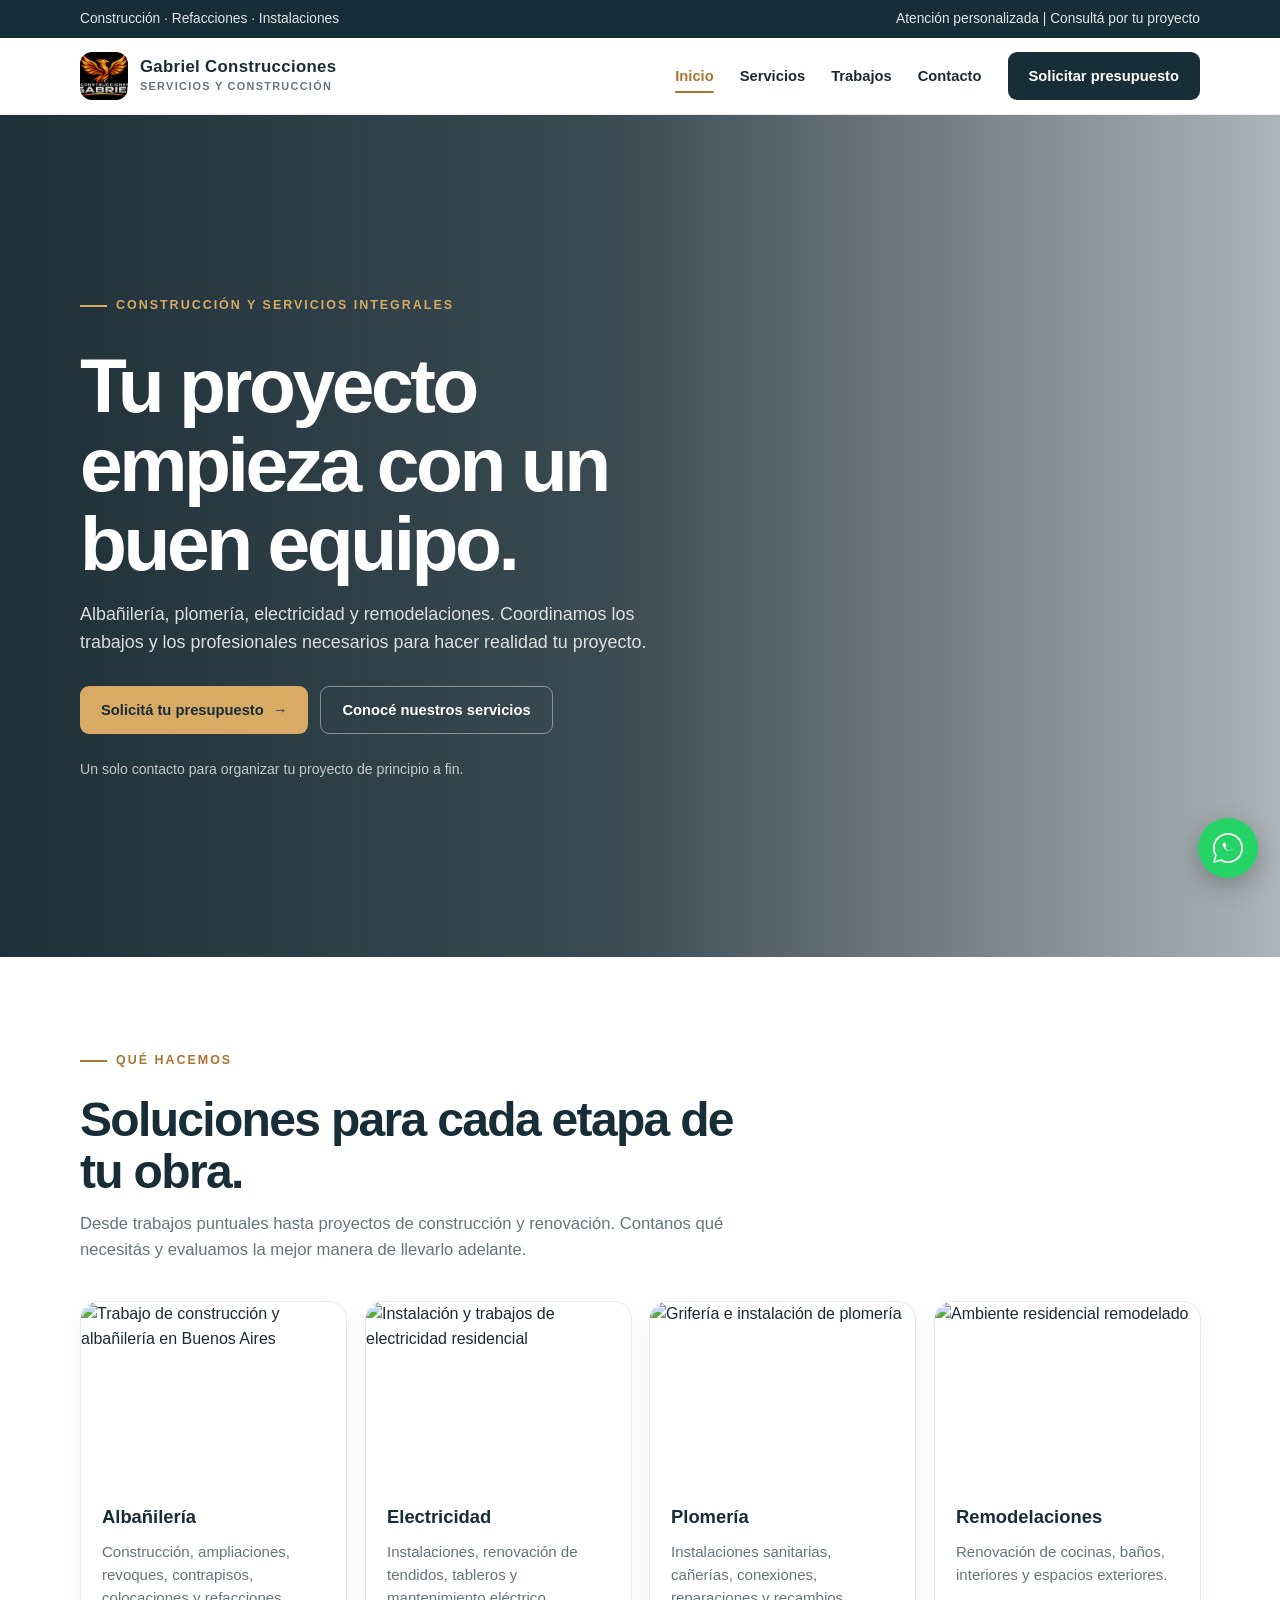
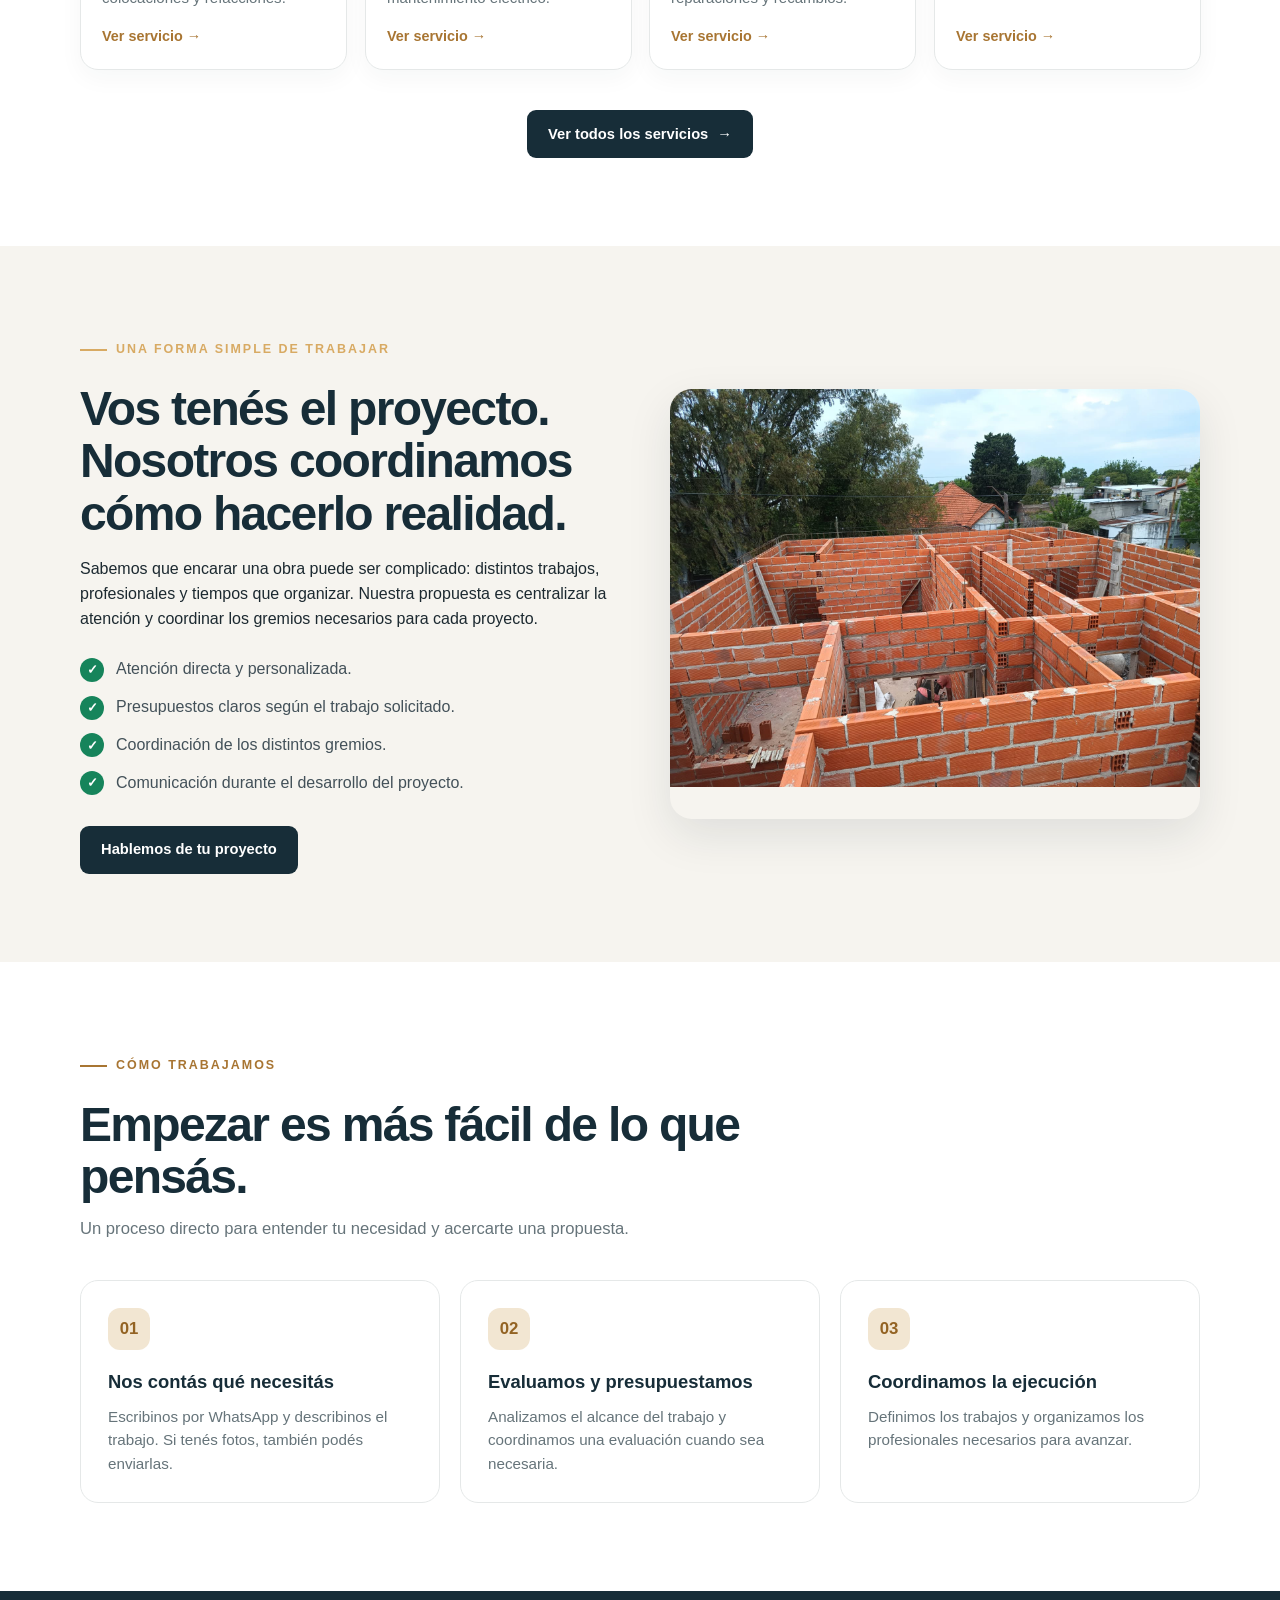
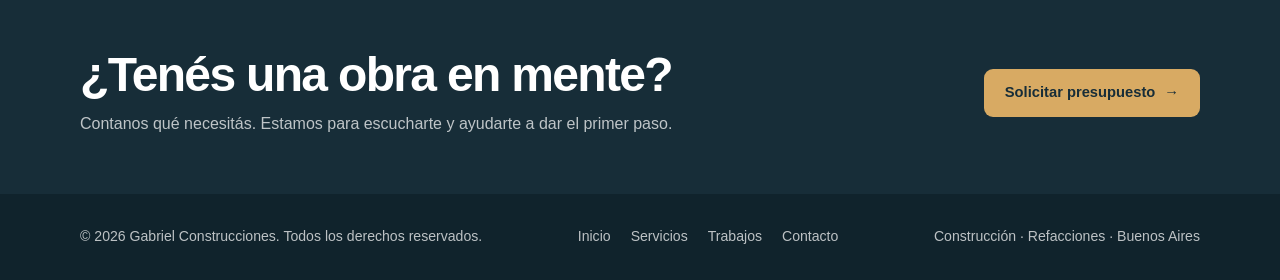
==== index.html @ 3e6b3d1d "Add files via upload" ====
<!DOCTYPE html>
<html lang="es">

<head>
  <meta charset="UTF-8">
  <meta name="viewport" content="width=device-width, initial-scale=1.0">
  <title>Gabriel Construcciones | Empresa de Construcción en Buenos Aires</title>
  <meta name="description"
    content="Gabriel Construcciones: albañilería, plomería, electricidad y remodelaciones en Buenos Aires. Presupuesto sin cargo. Contactanos por WhatsApp al +54 9 11 3608-3260.">
  <meta name="theme-color" content="#172d38">
  <link rel="canonical" href="https://gabrielconstrucciones.com.ar/">

  <!-- Open Graph -->
  <meta property="og:title" content="Gabriel Construcciones | Empresa de Construcción en Buenos Aires">
  <meta property="og:description"
    content="Albañilería, plomería, electricidad y remodelaciones en Buenos Aires. Presupuesto sin cargo. Coordinamos tu obra de principio a fin.">
  <meta property="og:type" content="website">
  <meta property="og:url" content="https://gabrielconstrucciones.com.ar/">
  <meta property="og:image"
    content="https://images.unsplash.com/photo-1600607687939-ce8a6c25118c?auto=format&fit=crop&w=1200&q=85">
  <meta property="og:locale" content="es_AR">
  <meta property="og:site_name" content="Gabriel Construcciones">

  <!-- Schema.org JSON-LD LocalBusiness -->
  <script type="application/ld+json">
  {
    "@context": "https://schema.org",
    "@type": "LocalBusiness",
    "name": "Gabriel Construcciones",
    "description": "Empresa de construcción, albañilería, plomería, electricidad y remodelaciones en Buenos Aires, Argentina.",
    "url": "https://gabrielconstrucciones.com.ar",
    "telephone": "+5491136083260",
    "address": {
      "@type": "PostalAddress",
      "addressLocality": "Buenos Aires",
      "addressRegion": "Buenos Aires",
      "addressCountry": "AR"
    },
    "areaServed": "Buenos Aires",
    "openingHours": "Mo-Sa 08:00-20:00",
    "priceRange": "$$",
    "sameAs": [
      "https://wa.me/5491136083260"
    ]
  }
  </script>

  <!-- CSS: styles.css (común) + inicio.css (específico) -->
  <link rel="stylesheet" href="css/styles.css">
  <link rel="stylesheet" href="css/inicio.css">
</head>

<body>

  <!-- TOPBAR FIJA -->
  <div class="topbar">
    <div class="topbar-inner">
      <span>Construcción · Refacciones · Instalaciones</span>
      <span class="topbar-right-info">Atención personalizada | Consultá por tu proyecto</span>
    </div>
  </div>

  <!-- HEADER / NAVBAR FIJA -->
  <header>
    <div class="container nav">
      <a class="brand" href="index.html" aria-label="Gabriel Construcciones – Inicio">
        <span class="brand-mark"><img src="img/New-logo.jpeg" alt="Logo Gabriel Construcciones"></span>
        <span class="brand-text">
          <span class="brand-title">Gabriel Construcciones</span>
          <span class="brand-subtitle">Servicios y construcción</span>
        </span>
      </a>
      <nav class="nav-links" aria-label="Navegación principal">
        <a href="index.html" class="active" aria-current="page">Inicio</a>
        <a href="servicios.html">Servicios</a>
        <a href="trabajos.html">Trabajos</a>
        <a href="contacto.html">Contacto</a>
        <a class="btn btn-dark whatsapp-link" href="#">Solicitar presupuesto</a>
      </nav>
    </div>
  </header>

  <main>

    <!-- ══ 1. HERO ══ -->
    <section class="hero" id="inicio">
      <div class="container">
        <div class="hero-content">
          <span class="eyebrow">Construcción y servicios integrales</span>
          <h1>Tu proyecto empieza con un buen equipo.</h1>
          <p>Albañilería, plomería, electricidad y remodelaciones. Coordinamos los trabajos y los profesionales
            necesarios para hacer realidad tu proyecto.</p>
          <div class="hero-actions">
            <a class="btn whatsapp-link" href="#">Solicitá tu presupuesto <span>→</span></a>
            <a class="btn btn-outline" href="servicios.html">Conocé nuestros servicios</a>
          </div>
          <div class="hero-note">Un solo contacto para organizar tu proyecto de principio a fin.</div>
        </div>
      </div>
    </section>

    <!-- ══ 2. SERVICIOS DESTACADOS ══ -->
    <section id="servicios">
      <div class="container">
        <div class="section-heading">
          <span class="eyebrow">Qué hacemos</span>
          <h2>Soluciones para cada etapa de tu obra.</h2>
          <p>Desde trabajos puntuales hasta proyectos de construcción y renovación. Contanos qué necesitás y evaluamos
            la mejor manera de llevarlo adelante.</p>
        </div>
        <div class="services">
          <article class="service-card">
            <img src="https://images.unsplash.com/photo-1504307651254-35680f356dfd?auto=format&fit=crop&w=800&q=80"
              alt="Trabajo de construcción y albañilería en Buenos Aires" loading="lazy">
            <div class="service-body">
              <h3>Albañilería</h3>
              <p>Construcción, ampliaciones, revoques, contrapisos, colocaciones y refacciones.</p>
              <a class="service-link" href="servicios.html#albanileria">Ver servicio →</a>
            </div>
          </article>
          <article class="service-card">
            <img src="https://images.unsplash.com/photo-1621905251189-08b45d6a269e?auto=format&fit=crop&w=800&q=80"
              alt="Instalación y trabajos de electricidad residencial" loading="lazy">
            <div class="service-body">
              <h3>Electricidad</h3>
              <p>Instalaciones, renovación de tendidos, tableros y mantenimiento eléctrico.</p>
              <a class="service-link" href="servicios.html#electricidad">Ver servicio →</a>
            </div>
          </article>
          <article class="service-card">
            <img src="https://images.unsplash.com/photo-1607472586893-edb57bdc0e39?auto=format&fit=crop&w=800&q=80"
              alt="Grifería e instalación de plomería" loading="lazy">
            <div class="service-body">
              <h3>Plomería</h3>
              <p>Instalaciones sanitarias, cañerías, conexiones, reparaciones y recambios.</p>
              <a class="service-link" href="servicios.html#plomeria">Ver servicio →</a>
            </div>
          </article>
          <article class="service-card">
            <img src="https://images.unsplash.com/photo-1600607687920-4e2a09cf159d?auto=format&fit=crop&w=800&q=80"
              alt="Ambiente residencial remodelado" loading="lazy">
            <div class="service-body">
              <h3>Remodelaciones</h3>
              <p>Renovación de cocinas, baños, interiores y espacios exteriores.</p>
              <a class="service-link" href="servicios.html#remodelaciones">Ver servicio →</a>
            </div>
          </article>
        </div>
        <div class="services-cta">
          <a class="btn btn-dark" href="servicios.html">Ver todos los servicios <span>→</span></a>
        </div>
      </div>
    </section>

    <!-- ══ 3. CÓMO TRABAJAMOS ══ -->
    <section class="section-soft" id="como-trabajamos">
      <div class="container split">
        <div>
          <span class="eyebrow">Una forma simple de trabajar</span>
          <h2>Vos tenés el proyecto. Nosotros coordinamos cómo hacerlo realidad.</h2>
          <p>Sabemos que encarar una obra puede ser complicado: distintos trabajos, profesionales y tiempos que
            organizar. Nuestra propuesta es centralizar la atención y coordinar los gremios necesarios para cada
            proyecto.</p>
          <ul class="check-list">
            <li>Atención directa y personalizada.</li>
            <li>Presupuestos claros según el trabajo solicitado.</li>
            <li>Coordinación de los distintos gremios.</li>
            <li>Comunicación durante el desarrollo del proyecto.</li>
          </ul>
          <a class="btn btn-dark whatsapp-link" href="#">Hablemos de tu proyecto</a>
        </div>
        <div class="split-image">
          <!-- REEMPLAZAR 'img/TU_FOTO.jpg' por la ruta de tu foto -->
          <img src="img/principal.jpeg" alt="Proyecto de arquitectura y construcción en marcha" loading="lazy">
        </div>
      </div>
    </section>

    <!-- ══ 4. PASOS / PROCESO ══ -->
    <section>
      <div class="container">
        <div class="section-heading">
          <span class="eyebrow">Cómo trabajamos</span>
          <h2>Empezar es más fácil de lo que pensás.</h2>
          <p>Un proceso directo para entender tu necesidad y acercarte una propuesta.</p>
        </div>
        <div class="steps">
          <article class="step">
            <span class="step-number">01</span>
            <h3>Nos contás qué necesitás</h3>
            <p>Escribinos por WhatsApp y describinos el trabajo. Si tenés fotos, también podés enviarlas.</p>
          </article>
          <article class="step">
            <span class="step-number">02</span>
            <h3>Evaluamos y presupuestamos</h3>
            <p>Analizamos el alcance del trabajo y coordinamos una evaluación cuando sea necesaria.</p>
          </article>
          <article class="step">
            <span class="step-number">03</span>
            <h3>Coordinamos la ejecución</h3>
            <p>Definimos los trabajos y organizamos los profesionales necesarios para avanzar.</p>
          </article>
        </div>
      </div>
    </section>

    <!-- ══ 5. CTA BAND ══ -->
    <section class="cta-band">
      <div class="container cta-inner">
        <div>
          <h2>¿Tenés una obra en mente?</h2>
          <p>Contanos qué necesitás. Estamos para escucharte y ayudarte a dar el primer paso.</p>
        </div>
        <a class="btn whatsapp-link" href="#">Solicitar presupuesto <span>→</span></a>
      </div>
    </section>

  </main>

  <!-- FOOTER -->
  <footer>
    <div class="container footer-inner">
      <span>© <span id="year"></span> Gabriel Construcciones. Todos los derechos reservados.</span>
      <div class="footer-links">
        <a href="index.html">Inicio</a>
        <a href="servicios.html">Servicios</a>
        <a href="trabajos.html">Trabajos</a>
        <a href="contacto.html">Contacto</a>
      </div>
      <span>Construcción · Refacciones · Buenos Aires</span>
    </div>
  </footer>

  <!-- WHATSAPP FLOTANTE con logo oficial SVG -->
  <a class="whatsapp-float whatsapp-link" href="#" aria-label="Contactar a Gabriel Construcciones por WhatsApp"
    title="Escribinos por WhatsApp">
    <svg viewBox="0 0 48 48" fill="none" xmlns="http://www.w3.org/2000/svg">
      <path
        d="M24 4C12.954 4 4 12.954 4 24c0 3.69.997 7.14 2.734 10.1L4 44l10.17-2.676A19.9 19.9 0 0 0 24 44c11.046 0 20-8.954 20-20S35.046 4 24 4z"
        fill="#ffffff" />
      <path
        d="M24 6.4C14.274 6.4 6.4 14.274 6.4 24c0 3.448.955 6.676 2.616 9.432L6.8 41.2l7.98-2.158A17.55 17.55 0 0 0 24 41.6c9.726 0 17.6-7.874 17.6-17.6S33.726 6.4 24 6.4z"
        fill="#25d366" />
      <path
        d="M31.6 27.44c-.394-.197-2.33-1.149-2.692-1.28-.362-.131-.625-.197-.888.197-.263.394-1.02 1.28-1.25 1.543-.23.263-.46.296-.854.099-.394-.197-1.663-.613-3.167-1.954-1.17-1.044-1.96-2.332-2.19-2.726-.23-.394-.025-.607.172-.803.177-.176.394-.46.591-.69.197-.23.263-.394.394-.657.131-.263.066-.493-.033-.69-.099-.197-.888-2.14-1.217-2.929-.32-.77-.645-.665-.888-.677-.23-.011-.493-.014-.756-.014s-.69.099-.952.493c-.263.394-1.02 1.015-1.02 2.46s1.054 2.858 1.2 3.055c.148.197 2.051 3.133 4.972 4.395.695.3 1.237.479 1.66.614.697.222 1.332.19 1.834.115.559-.084 1.723-.704 1.967-1.384.243-.68.243-1.264.17-1.384-.07-.12-.333-.197-.727-.394z"
        fill="#ffffff" />
    </svg>
  </a>

  <!-- JS DINÁMICO (Animaciones al hacer scroll y funcionalidades) -->
  <script src="js/main.js"></script>
</body>

</html>
---- css/styles.css ----
/* ============================================================
   Gabriel Construcciones – Hoja de estilos principal
   styles.css  |  Base compartida: variables, layout, navbar,
                 footer, botones y utilidades.
   ============================================================ */

/* ── VARIABLES ─────────────────────────────────────────────── */
:root {
  --navy:          #172d38;
  --navy-2:        #203d49;
  --gold:          #d8aa63;
  --gold-dark:     #a87532;
  --cream:         #f6f4ef;
  --paper:         #ffffff;
  --ink:           #1c2930;
  --muted:         #66747a;
  --green:         #16845b;
  --wa-green:      #25d366;
  --line:          #e5e8e8;
  --radius:        18px;
  --shadow:        0 16px 45px rgba(20, 39, 48, .10);
  --topbar-height: 38px;
  --navbar-height: 76px;
}

/* ── RESET & BASE ───────────────────────────────────────────── */
*, *::before, *::after { box-sizing: border-box; }
html { scroll-behavior: smooth; }
body {
  margin: 0;
  padding-top: calc(var(--topbar-height) + var(--navbar-height));
  color: var(--ink);
  background: var(--paper);
  font-family: Arial, Helvetica, sans-serif;
  line-height: 1.55;
  -webkit-font-smoothing: antialiased;
}
a { color: inherit; text-decoration: none; }
img { max-width: 100%; display: block; }
ul, ol { padding: 0; margin: 0; list-style: none; }

/* ── CONTENEDOR ─────────────────────────────────────────────── */
.container {
  width: min(1120px, calc(100% - 40px));
  margin: 0 auto;
}

/* ── TOPBAR FIJA ────────────────────────────────────────────── */
.topbar {
  position: fixed;
  top: 0;
  left: 0;
  right: 0;
  z-index: 40;
  background: var(--navy);
  color: #fff;
  font-size: .86rem;
  min-height: var(--topbar-height);
  display: flex;
  align-items: center;
}
.topbar-inner {
  width: min(1120px, calc(100% - 40px));
  margin: 0 auto;
  min-height: var(--topbar-height);
  display: flex;
  justify-content: space-between;
  align-items: center;
  gap: 16px;
}
.topbar span { opacity: .88; }
.topbar-right-info { opacity: .88; }

/* ── HEADER / NAVBAR FIJA ───────────────────────────────────── */
header {
  position: fixed;
  top: var(--topbar-height);
  left: 0;
  right: 0;
  z-index: 39;
  background: rgba(255, 255, 255, .97);
  border-bottom: 1px solid rgba(20, 39, 48, .08);
  backdrop-filter: blur(12px);
  -webkit-backdrop-filter: blur(12px);
}
.nav {
  min-height: var(--navbar-height);
  display: flex;
  justify-content: space-between;
  align-items: center;
  gap: 24px;
}

/* ── MARCA / LOGO ───────────────────────────────────────────── */
.brand {
  display: flex;
  align-items: center;
  gap: 12px;
  font-weight: 800;
  letter-spacing: .02em;
  color: var(--navy);
  text-decoration: none;
}
.brand:hover { color: var(--navy); }
.brand-mark {
  flex-shrink: 0;
  width: 48px;
  height: 48px;
  display: flex;
  align-items: center;
  justify-content: center;
  border-radius: 12px;
  overflow: hidden;
  background: transparent;
}
.brand-mark img {
  width: 100%;
  height: 100%;
  object-fit: cover;
  display: block;
}
.brand-text {
  display: flex;
  flex-direction: column;
}
.brand-title {
  display: block;
  font-size: 1.05rem;
  font-weight: 800;
  line-height: 1.15;
  color: var(--navy);
}
.brand-subtitle {
  display: block;
  color: var(--muted);
  font-size: .68rem;
  font-weight: 600;
  letter-spacing: .12em;
  text-transform: uppercase;
  margin-top: 2px;
}

/* ── NAVEGACIÓN ─────────────────────────────────────────────── */
.nav-links {
  display: flex;
  align-items: center;
  gap: 26px;
  font-size: .92rem;
  font-weight: 700;
}
.nav-links a:not(.btn) {
  color: var(--ink);
  transition: color .18s ease;
  position: relative;
  padding: 6px 0;
}
.nav-links a:not(.btn):hover,
.nav-links a:not(.btn).active,
.nav-links a:not(.btn)[aria-current="page"] {
  color: var(--gold-dark);
}
.nav-links a:not(.btn).active::after,
.nav-links a:not(.btn)[aria-current="page"]::after {
  content: "";
  position: absolute;
  left: 0;
  right: 0;
  bottom: 0;
  height: 2px;
  background: var(--gold-dark);
  border-radius: 2px;
}

/* ── BOTONES ────────────────────────────────────────────────── */
.btn {
  display: inline-flex;
  justify-content: center;
  align-items: center;
  gap: 9px;
  min-height: 48px;
  padding: 0 21px;
  border: 0;
  border-radius: 9px;
  background: var(--gold);
  color: var(--navy);
  font-weight: 800;
  font-size: .92rem;
  cursor: pointer;
  text-decoration: none;
  transition: transform .18s ease, filter .18s ease;
  white-space: nowrap;
}
.btn:hover {
  transform: translateY(-2px);
  filter: brightness(1.04);
}
.btn-dark {
  background: var(--navy);
  color: #fff;
}
.btn-dark:hover {
  background: var(--navy-2);
  color: #fff;
}
.btn-outline {
  border: 1px solid rgba(255, 255, 255, .42);
  color: #fff;
  background: transparent;
}
.btn-outline:hover {
  background: rgba(255, 255, 255, .1);
  color: #fff;
}

/* ── EYEBROW & TIPOGRAFÍA COMÚN ─────────────────────────────── */
.eyebrow {
  display: inline-flex;
  align-items: center;
  gap: 9px;
  color: var(--gold);
  font-size: .78rem;
  font-weight: 800;
  letter-spacing: .16em;
  text-transform: uppercase;
  margin: 0 0 10px;
}
.eyebrow::before {
  content: "";
  width: 27px;
  height: 2px;
  background: currentColor;
  flex-shrink: 0;
}
.section-heading {
  max-width: 690px;
  margin-bottom: 38px;
}
.section-heading .eyebrow {
  color: var(--gold-dark);
}
.section-heading p {
  color: var(--muted);
  margin: 0;
  font-size: 1.04rem;
}

h1 {
  margin: 20px 0 18px;
  max-width: 680px;
  font-size: clamp(2.5rem, 6vw, 4.8rem);
  line-height: 1.03;
  letter-spacing: -.045em;
}
h2 {
  margin: 13px 0 12px;
  color: var(--navy);
  font-size: clamp(2rem, 4vw, 3rem);
  line-height: 1.1;
  letter-spacing: -.035em;
}
h3 {
  color: var(--navy);
}

/* ── SECCIONES BASE ─────────────────────────────────────────── */
section {
  padding: 88px 0;
}
.section-soft {
  background: var(--cream);
}

/* ── PAGE HERO (para páginas secundarias) ────────────────────── */
.page-hero {
  position: relative;
  min-height: 340px;
  display: flex;
  align-items: center;
  color: #fff;
  background-size: cover;
  background-position: center;
  padding: 60px 0;
}
.page-hero::before {
  content: "";
  position: absolute;
  inset: 0;
  background: linear-gradient(90deg, rgba(16,35,44,.95) 0%, rgba(16,35,44,.85) 55%, rgba(16,35,44,.60) 100%);
  z-index: 1;
}
.page-hero .container {
  position: relative;
  z-index: 2;
  max-width: 760px;
  margin-left: max(20px, calc((100% - 1120px) / 2));
}
.page-hero h1 {
  font-size: clamp(2.2rem, 5vw, 3.6rem);
  margin: 12px 0 14px;
}
.page-hero p {
  font-size: 1.1rem;
  color: rgba(255, 255, 255, .84);
  margin: 0;
  max-width: 620px;
}

/* ── BREADCRUMB ─────────────────────────────────────────────── */
.breadcrumb {
  display: flex;
  align-items: center;
  gap: 8px;
  font-size: .82rem;
  font-weight: 700;
  letter-spacing: .08em;
  text-transform: uppercase;
  color: rgba(255, 255, 255, .65);
  margin-bottom: 8px;
}
.breadcrumb a {
  color: var(--gold);
  transition: opacity .18s;
}
.breadcrumb a:hover { opacity: .8; }
.breadcrumb-separator { opacity: .5; }
.breadcrumb-current { color: rgba(255, 255, 255, .9); }

/* ── CTA BAND (compartido) ──────────────────────────────────── */
.cta-band {
  padding: 58px 0;
  color: #fff;
  background: var(--navy);
}
.cta-inner {
  display: flex;
  justify-content: space-between;
  align-items: center;
  gap: 30px;
}
.cta-inner h2 {
  color: #fff;
  margin: 0 0 10px;
}
.cta-inner p {
  margin: 0;
  color: rgba(255, 255, 255, .72);
}

/* ── FOOTER (compartido) ────────────────────────────────────── */
footer {
  padding: 32px 0;
  background: #10232c;
  color: rgba(255, 255, 255, .72);
  font-size: .88rem;
}
.footer-inner {
  display: flex;
  justify-content: space-between;
  align-items: center;
  gap: 20px;
  flex-wrap: wrap;
}
.footer-links {
  display: flex;
  gap: 20px;
  align-items: center;
}
.footer-links a {
  color: rgba(255, 255, 255, .72);
  transition: color .18s;
}
.footer-links a:hover {
  color: var(--gold);
}

/* ── BOTÓN FLOTANTE WHATSAPP (compartido) ────────────────────── */
.whatsapp-float {
  position: fixed;
  right: 22px;
  bottom: 22px;
  z-index: 50;
  width: 60px;
  height: 60px;
  display: grid;
  place-items: center;
  border-radius: 50%;
  background: var(--wa-green);
  box-shadow: 0 8px 25px rgba(0, 0, 0, .25);
  transition: transform .2s ease, box-shadow .2s ease;
  text-decoration: none;
}
.whatsapp-float:hover {
  transform: scale(1.08);
  box-shadow: 0 12px 30px rgba(0, 0, 0, .32);
}
.whatsapp-float svg {
  width: 36px;
  height: 36px;
  display: block;
}

/* ── HEADER CON SOMBRA AL HACER SCROLL ──────────────────────── */
header.header-scrolled {
  box-shadow: 0 10px 30px rgba(20, 39, 48, 0.08);
  background: rgba(255, 255, 255, 0.98);
}

/* ── ANIMACIONES AL HACER SCROLL (JS REVEAL) ────────────────── */
.reveal-on-scroll {
  opacity: 0;
  transform: translateY(32px);
  transition: opacity 0.7s cubic-bezier(0.16, 1, 0.3, 1), transform 0.7s cubic-bezier(0.16, 1, 0.3, 1);
  will-change: opacity, transform;
}

.reveal-on-scroll.is-visible {
  opacity: 1;
  transform: translateY(0);
}

/* Transición suave para elementos con interacción */
.service-card, .work-card, .step {
  transition: transform 0.3s cubic-bezier(0.16, 1, 0.3, 1), box-shadow 0.3s ease;
}

/* ── RESPONSIVE BASE (900px & 650px) ────────────────────────── */
@media (max-width: 900px) {
  .nav-links a:not(.btn) { display: none; }
  .nav-links { gap: 14px; }
}

@media (max-width: 650px) {
  body { padding-top: calc(var(--topbar-height) + 66px); }
  .container { width: min(100% - 30px, 1120px); }
  .topbar-inner { justify-content: center; text-align: center; }
  .topbar-right-info { display: none; }
  .nav { min-height: 66px; }
  .nav-links .btn { min-height: 42px; padding: 0 13px; font-size: .84rem; }
  .page-hero { min-height: 280px; padding: 40px 0; }
  section { padding: 66px 0; }
  .cta-inner { align-items: flex-start; flex-direction: column; }
  .footer-inner { flex-direction: column; align-items: flex-start; gap: 14px; }
  .whatsapp-float { width: 54px; height: 54px; right: 15px; bottom: 15px; }
  .whatsapp-float svg { width: 32px; height: 32px; }
}
---- css/inicio.css ----
/* ============================================================
   Gabriel Construcciones – Estilos específicos de Inicio
   inicio.css
   ============================================================ */

/* ── HERO DE INICIO (grande, con foto de fondo y texto amplio) */
.hero {
  color: #fff;
  background:
    linear-gradient(90deg, rgba(16,35,44,.94) 0%, rgba(16,35,44,.82) 48%, rgba(16,35,44,.34) 100%),
    url("https://images.unsplash.com/photo-1600607687939-ce8a6c25118c?auto=format&fit=crop&w=2000&q=85") center/cover;
  min-height: 610px;
  display: flex;
  align-items: center;
}
.hero-content {
  max-width: 690px;
  padding: 88px 0;
}
.hero p {
  max-width: 590px;
  color: rgba(255, 255, 255, .83);
  font-size: 1.12rem;
  margin: 0;
}
.hero-actions {
  display: flex;
  flex-wrap: wrap;
  gap: 12px;
  margin-top: 30px;
}
.hero-note {
  margin-top: 25px;
  color: rgba(255, 255, 255, .72);
  font-size: .88rem;
}

/* ── GRID DE SERVICIOS PREVIEW (4 columnas) ─────────────────── */
.services {
  display: grid;
  grid-template-columns: repeat(4, 1fr);
  gap: 18px;
}
.service-card {
  overflow: hidden;
  background: #fff;
  border: 1px solid var(--line);
  border-radius: var(--radius);
  box-shadow: 0 8px 24px rgba(20, 39, 48, .04);
  transition: transform .2s ease, box-shadow .2s ease;
  display: flex;
  flex-direction: column;
}
.service-card:hover {
  transform: translateY(-5px);
  box-shadow: var(--shadow);
}
.service-card img {
  display: block;
  width: 100%;
  height: 180px;
  object-fit: cover;
}
.service-body {
  padding: 21px;
  display: flex;
  flex-direction: column;
  flex-grow: 1;
}
.service-body h3 {
  margin: 0 0 8px;
  color: var(--navy);
  font-size: 1.15rem;
}
.service-body p {
  margin: 0;
  color: var(--muted);
  font-size: .94rem;
  flex-grow: 1;
}
.service-link {
  display: inline-block;
  margin-top: 16px;
  color: var(--gold-dark);
  font-weight: 800;
  font-size: .9rem;
  transition: transform .18s ease;
}
.service-link:hover {
  transform: translateX(3px);
}
.services-cta {
  text-align: center;
  margin-top: 40px;
}

/* ── SECCIÓN SPLIT (CÓMO TRABAJAMOS) ────────────────────────── */
.split {
  display: grid;
  grid-template-columns: 1fr 1fr;
  align-items: center;
  gap: 60px;
}
.split-image {
  min-height: 430px;
  border-radius: 22px;
  overflow: hidden;
  box-shadow: var(--shadow);
  display: flex;
}
.split-image img {
  width: 100%;
  height: 100%;
  object-fit: cover;
  display: block;
}

/* ── LISTA CON TILDES VERDES ────────────────────────────────── */
.check-list {
  list-style: none;
  padding: 0;
  margin: 26px 0 30px;
}
.check-list li {
  display: flex;
  gap: 12px;
  margin: 13px 0;
  color: #435159;
  align-items: center;
}
.check-list li::before {
  content: "✓";
  flex: 0 0 24px;
  height: 24px;
  display: grid;
  place-items: center;
  border-radius: 50%;
  color: #fff;
  background: var(--green);
  font-size: .8rem;
  font-weight: 900;
}

/* ── PASOS / PROCESO (3 columnas) ───────────────────────────── */
.steps {
  display: grid;
  grid-template-columns: repeat(3, 1fr);
  gap: 20px;
}
.step {
  padding: 27px;
  border: 1px solid var(--line);
  border-radius: var(--radius);
  background: #fff;
}
.step-number {
  width: 42px;
  height: 42px;
  display: grid;
  place-items: center;
  border-radius: 12px;
  background: #f2e6d2;
  color: #936323;
  font-weight: 900;
  font-size: 1.05rem;
}
.step h3 {
  color: var(--navy);
  margin: 18px 0 8px;
  font-size: 1.15rem;
}
.step p {
  color: var(--muted);
  margin: 0;
  font-size: .95rem;
}

/* ── RESPONSIVE ESPECÍFICO DE INICIO ────────────────────────── */
@media (max-width: 900px) {
  .services { grid-template-columns: repeat(2, 1fr); }
  .split { gap: 35px; }
}

@media (max-width: 650px) {
  .hero { min-height: 570px; background-position: 58% center; }
  .hero-content { padding: 70px 0; }
  .hero p { font-size: 1rem; }
  .services { gap: 12px; }
  .service-card img { height: 135px; }
  .service-body { padding: 15px; }
  .service-body h3 { font-size: 1rem; }
  .service-body p { font-size: .85rem; }
  .split { grid-template-columns: 1fr; }
  .split-image { min-height: 280px; order: 2; }
  .steps { grid-template-columns: 1fr; }
}
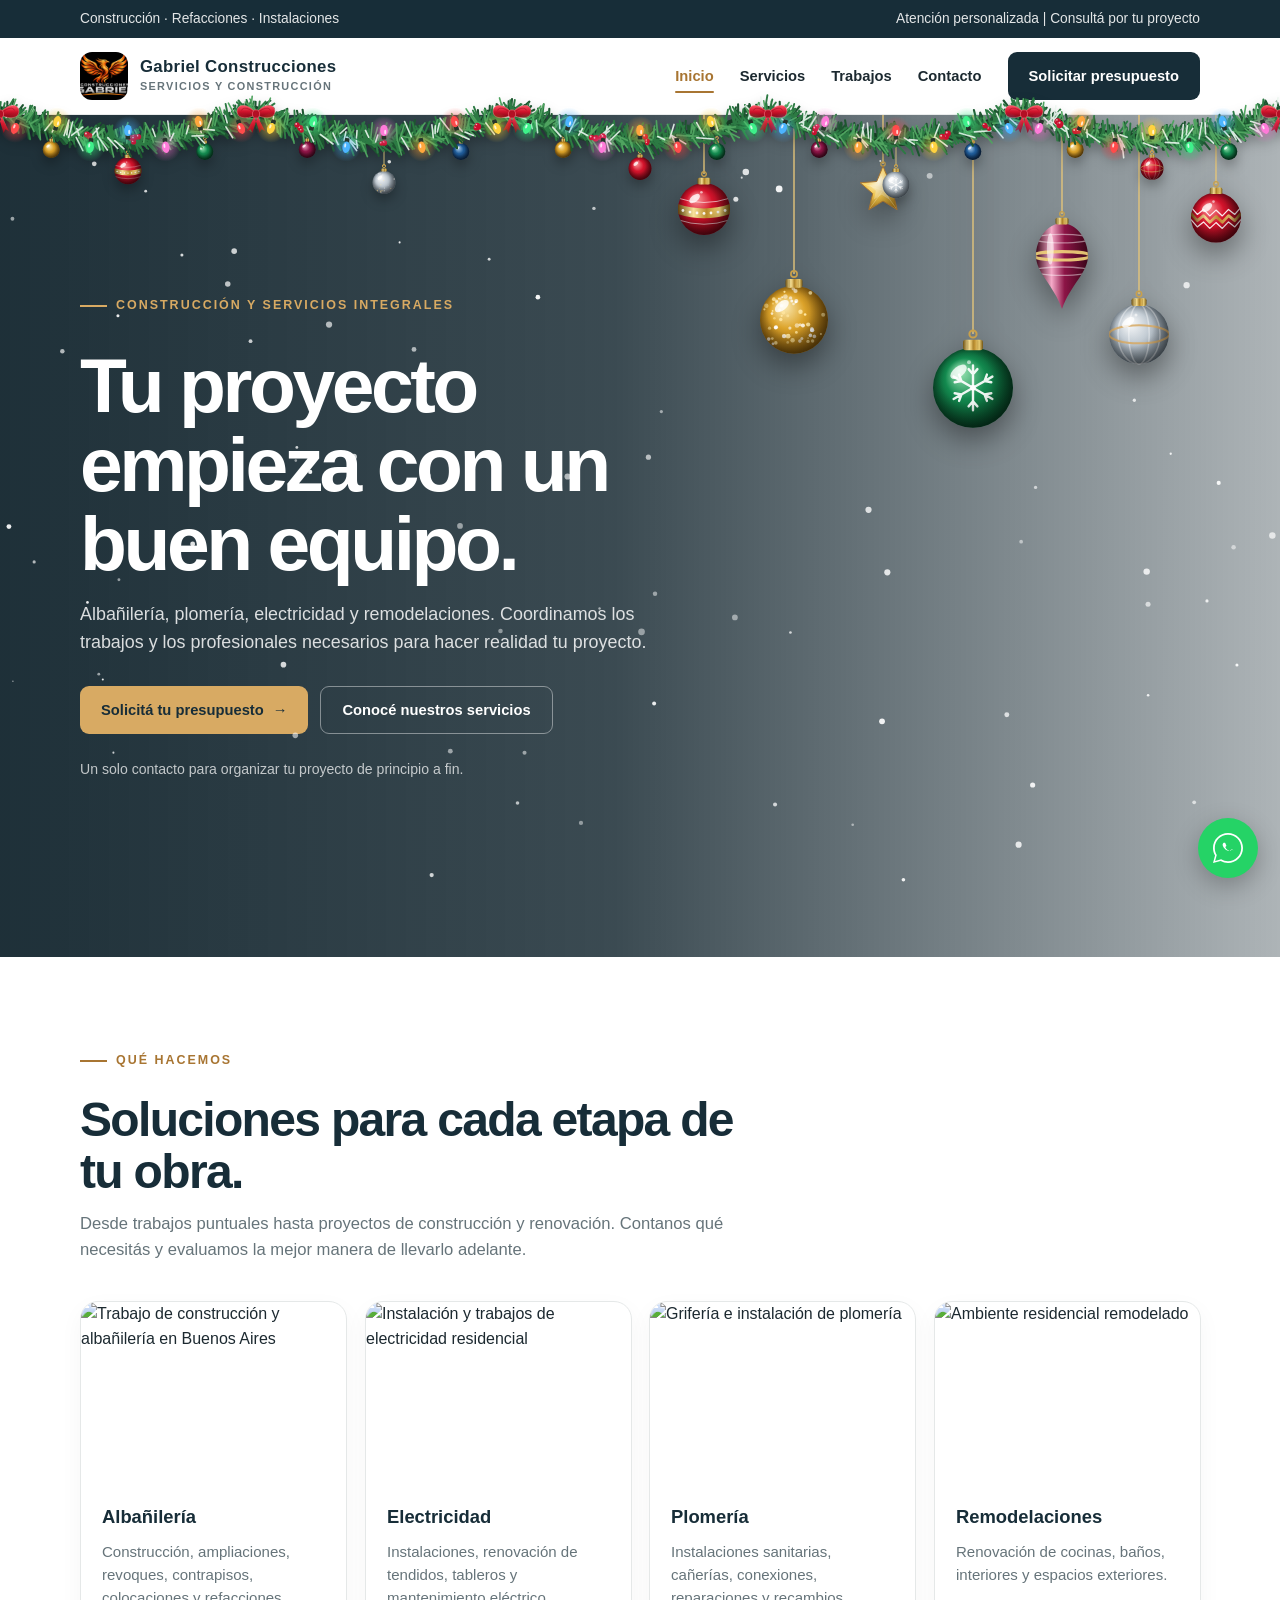
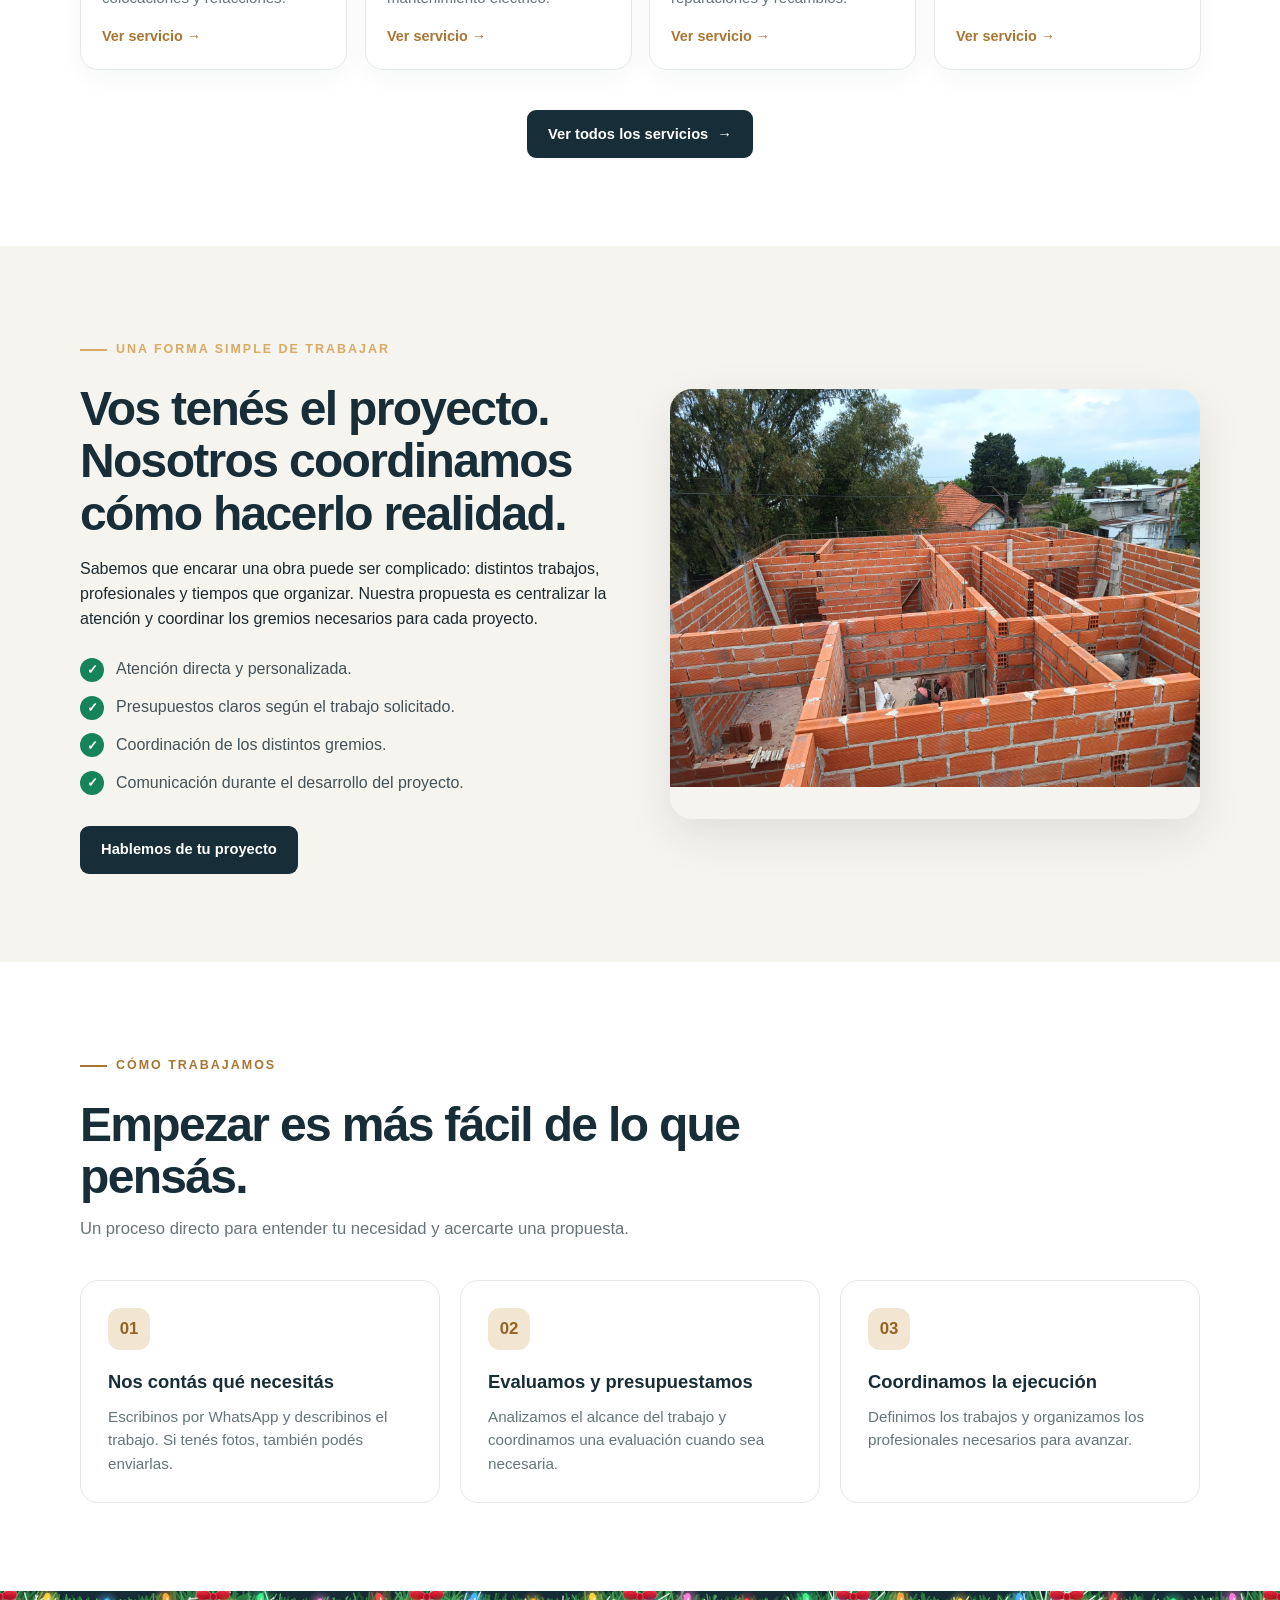
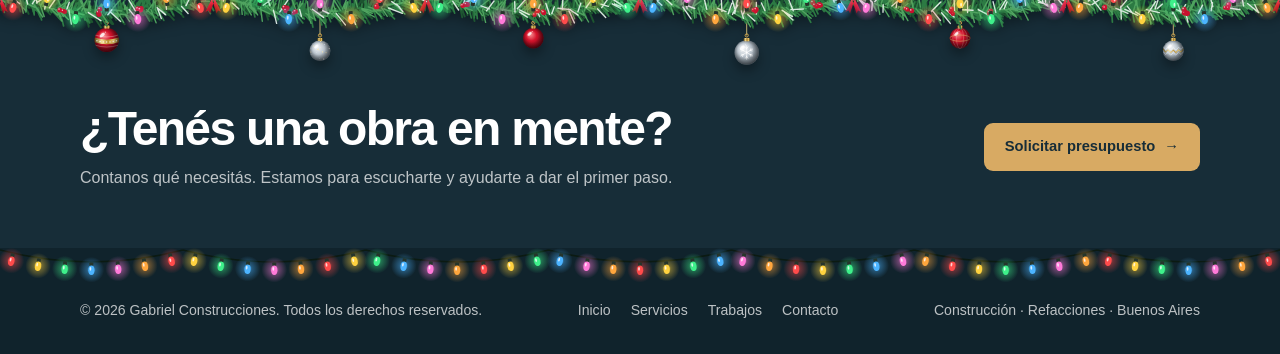
==== commit a0555ab6: "Decoración navideña: guirnalda con luces, bolas colgantes, nevada y tira de luces en el footer" ====
--- a/index.html
+++ b/index.html
@@ -6,7 +6,7 @@
   <meta name="viewport" content="width=device-width, initial-scale=1.0">
   <title>Gabriel Construcciones | Empresa de Construcción en Buenos Aires</title>
   <meta name="description"
-    content="Gabriel Construcciones: albañilería, plomería, electricidad y remodelaciones en Buenos Aires. Presupuesto sin cargo. Contactanos por WhatsApp al +54 9 11 3608-3260.">
+    content="Gabriel Construcciones: albañilería, plomería, electricidad y remodelaciones en Buenos Aires. Presupuesto sin cargo. Contactanos por WhatsApp al +54 9 11 3608-0260.">
   <meta name="theme-color" content="#172d38">
   <link rel="canonical" href="https://gabrielconstrucciones.com.ar/">
 
@@ -29,7 +29,7 @@
     "name": "Gabriel Construcciones",
     "description": "Empresa de construcción, albañilería, plomería, electricidad y remodelaciones en Buenos Aires, Argentina.",
     "url": "https://gabrielconstrucciones.com.ar",
-    "telephone": "+5491136083260",
+    "telephone": "+5491136080260",
     "address": {
       "@type": "PostalAddress",
       "addressLocality": "Buenos Aires",
@@ -40,7 +40,7 @@
     "openingHours": "Mo-Sa 08:00-20:00",
     "priceRange": "$$",
     "sameAs": [
-      "https://wa.me/5491136083260"
+      "https://wa.me/5491136080260"
     ]
   }
   </script>
@@ -48,6 +48,7 @@
   <!-- CSS: styles.css (común) + inicio.css (específico) -->
   <link rel="stylesheet" href="css/styles.css">
   <link rel="stylesheet" href="css/inicio.css">
+  <link rel="stylesheet" href="css/navidad.css">
 </head>
 
 <body>
@@ -70,7 +71,12 @@
           <span class="brand-subtitle">Servicios y construcción</span>
         </span>
       </a>
-      <nav class="nav-links" aria-label="Navegación principal">
+      <button class="nav-toggle" id="navToggle" aria-label="Abrir menú de navegación" aria-expanded="false">
+        <span></span>
+        <span></span>
+        <span></span>
+      </button>
+      <nav class="nav-links" id="navLinks" aria-label="Navegación principal">
         <a href="index.html" class="active" aria-current="page">Inicio</a>
         <a href="servicios.html">Servicios</a>
         <a href="trabajos.html">Trabajos</a>
@@ -249,6 +255,7 @@
 
   <!-- JS DINÁMICO (Animaciones al hacer scroll y funcionalidades) -->
   <script src="js/main.js"></script>
+  <script src="js/navidad.js"></script>
 </body>
 
 </html>
--- a/css/styles.css
+++ b/css/styles.css
@@ -423,10 +423,90 @@
   transition: transform 0.3s cubic-bezier(0.16, 1, 0.3, 1), box-shadow 0.3s ease;
 }
 
+/* ── BOTÓN MENÚ HAMBURGUESA (MÓVIL) ─────────────────────────── */
+.nav-toggle {
+  display: none;
+  background: transparent;
+  border: none;
+  cursor: pointer;
+  padding: 8px;
+  width: 44px;
+  height: 44px;
+  flex-direction: column;
+  justify-content: center;
+  align-items: center;
+  gap: 5px;
+  z-index: 50;
+}
+.nav-toggle span {
+  display: block;
+  width: 26px;
+  height: 2.5px;
+  background: var(--navy);
+  border-radius: 2px;
+  transition: transform 0.3s ease, opacity 0.3s ease, background-color 0.3s ease;
+}
+.nav-toggle.is-active span:nth-child(1) {
+  transform: translateY(7.5px) rotate(45deg);
+}
+.nav-toggle.is-active span:nth-child(2) {
+  opacity: 0;
+}
+.nav-toggle.is-active span:nth-child(3) {
+  transform: translateY(-7.5px) rotate(-45deg);
+}
+
+/* ── OVERLAY OSCURO PARA MENÚ MÓVIL ─────────────────────────── */
+.nav-overlay {
+  display: none;
+  position: fixed;
+  inset: 0;
+  background: rgba(16, 35, 44, 0.6);
+  backdrop-filter: blur(4px);
+  z-index: 35;
+  opacity: 0;
+  transition: opacity 0.3s ease;
+}
+.nav-overlay.is-active {
+  display: block;
+  opacity: 1;
+}
+
 /* ── RESPONSIVE BASE (900px & 650px) ────────────────────────── */
 @media (max-width: 900px) {
-  .nav-links a:not(.btn) { display: none; }
-  .nav-links { gap: 14px; }
+  .nav-toggle {
+    display: flex;
+  }
+  .nav-links {
+    position: fixed;
+    top: calc(var(--topbar-height) + var(--navbar-height));
+    right: 0;
+    width: 280px;
+    height: calc(100vh - (var(--topbar-height) + var(--navbar-height)));
+    background: #ffffff;
+    flex-direction: column;
+    align-items: flex-start;
+    padding: 30px 24px;
+    gap: 20px;
+    box-shadow: -10px 0 30px rgba(0, 0, 0, 0.1);
+    transform: translateX(100%);
+    transition: transform 0.35s cubic-bezier(0.16, 1, 0.3, 1);
+    z-index: 45;
+  }
+  .nav-links.is-open {
+    transform: translateX(0);
+  }
+  .nav-links a:not(.btn) {
+    display: block;
+    font-size: 1.15rem;
+    width: 100%;
+    padding: 10px 0;
+    border-bottom: 1px solid var(--line);
+  }
+  .nav-links .btn {
+    width: 100%;
+    margin-top: 10px;
+  }
 }
 
 @media (max-width: 650px) {
@@ -435,7 +515,10 @@
   .topbar-inner { justify-content: center; text-align: center; }
   .topbar-right-info { display: none; }
   .nav { min-height: 66px; }
-  .nav-links .btn { min-height: 42px; padding: 0 13px; font-size: .84rem; }
+  .nav-links {
+    top: calc(var(--topbar-height) + 66px);
+    height: calc(100vh - (var(--topbar-height) + 66px));
+  }
   .page-hero { min-height: 280px; padding: 40px 0; }
   section { padding: 66px 0; }
   .cta-inner { align-items: flex-start; flex-direction: column; }
--- a/css/navidad.css
+++ b/css/navidad.css
@@ -0,0 +1,128 @@
+/* ============================================================
+   Gabriel Construcciones – Decoración navideña
+   navidad.css  |  Estilos de los adornos generados por js/navidad.js
+   Para quitar la decoración: borrar el <link> a este archivo y el
+   <script> a js/navidad.js en cada página.
+   ============================================================ */
+
+.xmas-deco {
+  pointer-events: none;
+  line-height: 0;
+}
+.xmas-deco svg {
+  display: block;
+  overflow: visible;
+}
+
+/* ── Guirnalda bajo el menú (acompaña al header fijo) ───────── */
+.xmas-garland {
+  position: absolute;
+  left: 0;
+  right: 0;
+  top: calc(100% - 8px);
+  z-index: 1;
+  filter: drop-shadow(0 6px 6px rgba(0, 0, 0, .28));
+}
+
+/* ── Adornos colgantes del hero ─────────────────────────────── */
+.xmas-on .hero {
+  position: relative;
+  overflow: hidden;
+}
+.xmas-on .hero > .container {
+  position: relative;
+  z-index: 2;
+}
+.xmas-on .page-hero {
+  overflow: hidden;
+}
+.xmas-hangers {
+  position: absolute;
+  inset: 0;
+  z-index: 1;
+}
+.xmas-hang {
+  position: absolute;
+  top: 0;
+  transform-origin: 50% 0;
+  animation: xmasSwing var(--d, 3.5s) ease-in-out var(--del, 0s) infinite alternate;
+  filter: drop-shadow(0 12px 14px rgba(0, 0, 0, .38));
+  will-change: transform;
+}
+
+/* ── Guirnalda sobre la franja CTA ──────────────────────────── */
+.xmas-on .cta-band {
+  position: relative;
+  padding-top: 112px;
+  overflow: hidden;
+}
+.xmas-garland-cta {
+  position: absolute;
+  left: 0;
+  right: 0;
+  top: 0;
+  z-index: 1;
+  filter: drop-shadow(0 6px 6px rgba(0, 0, 0, .35));
+}
+.xmas-on .cta-band .cta-inner {
+  position: relative;
+  z-index: 2;
+}
+
+/* ── Tira de luces del footer ───────────────────────────────── */
+.xmas-on footer {
+  position: relative;
+  padding-top: 52px;
+}
+.xmas-lights-footer {
+  position: absolute;
+  left: 0;
+  right: 0;
+  top: 0;
+}
+
+/* ── Nevada ─────────────────────────────────────────────────── */
+.xmas-snow {
+  position: fixed;
+  inset: 0;
+  width: 100%;
+  height: 100%;
+  z-index: 38;
+  pointer-events: none;
+}
+
+/* ── Animaciones ────────────────────────────────────────────── */
+.xmas-deco .xl {
+  animation: xmasTwinkle 2s ease-in-out infinite;
+}
+.xmas-deco .xs {
+  transform-box: view-box;
+  animation: xmasSwingSm 3s ease-in-out infinite alternate;
+}
+
+@keyframes xmasTwinkle {
+  0%, 100% { opacity: 1; }
+  50%      { opacity: .3; }
+}
+@keyframes xmasSwing {
+  from { transform: rotate(calc(var(--amp, 4deg) * -1)); }
+  to   { transform: rotate(var(--amp, 4deg)); }
+}
+@keyframes xmasSwingSm {
+  from { transform: rotate(-7deg); }
+  to   { transform: rotate(7deg); }
+}
+
+/* ── Responsive ─────────────────────────────────────────────── */
+@media (max-width: 650px) {
+  .xmas-on .cta-band { padding-top: 92px; }
+  .xmas-on footer { padding-top: 44px; }
+}
+
+/* ── Accesibilidad: sin movimiento si el usuario lo prefiere ── */
+@media (prefers-reduced-motion: reduce) {
+  .xmas-deco .xl,
+  .xmas-deco .xs,
+  .xmas-hang { animation: none !important; }
+}
+
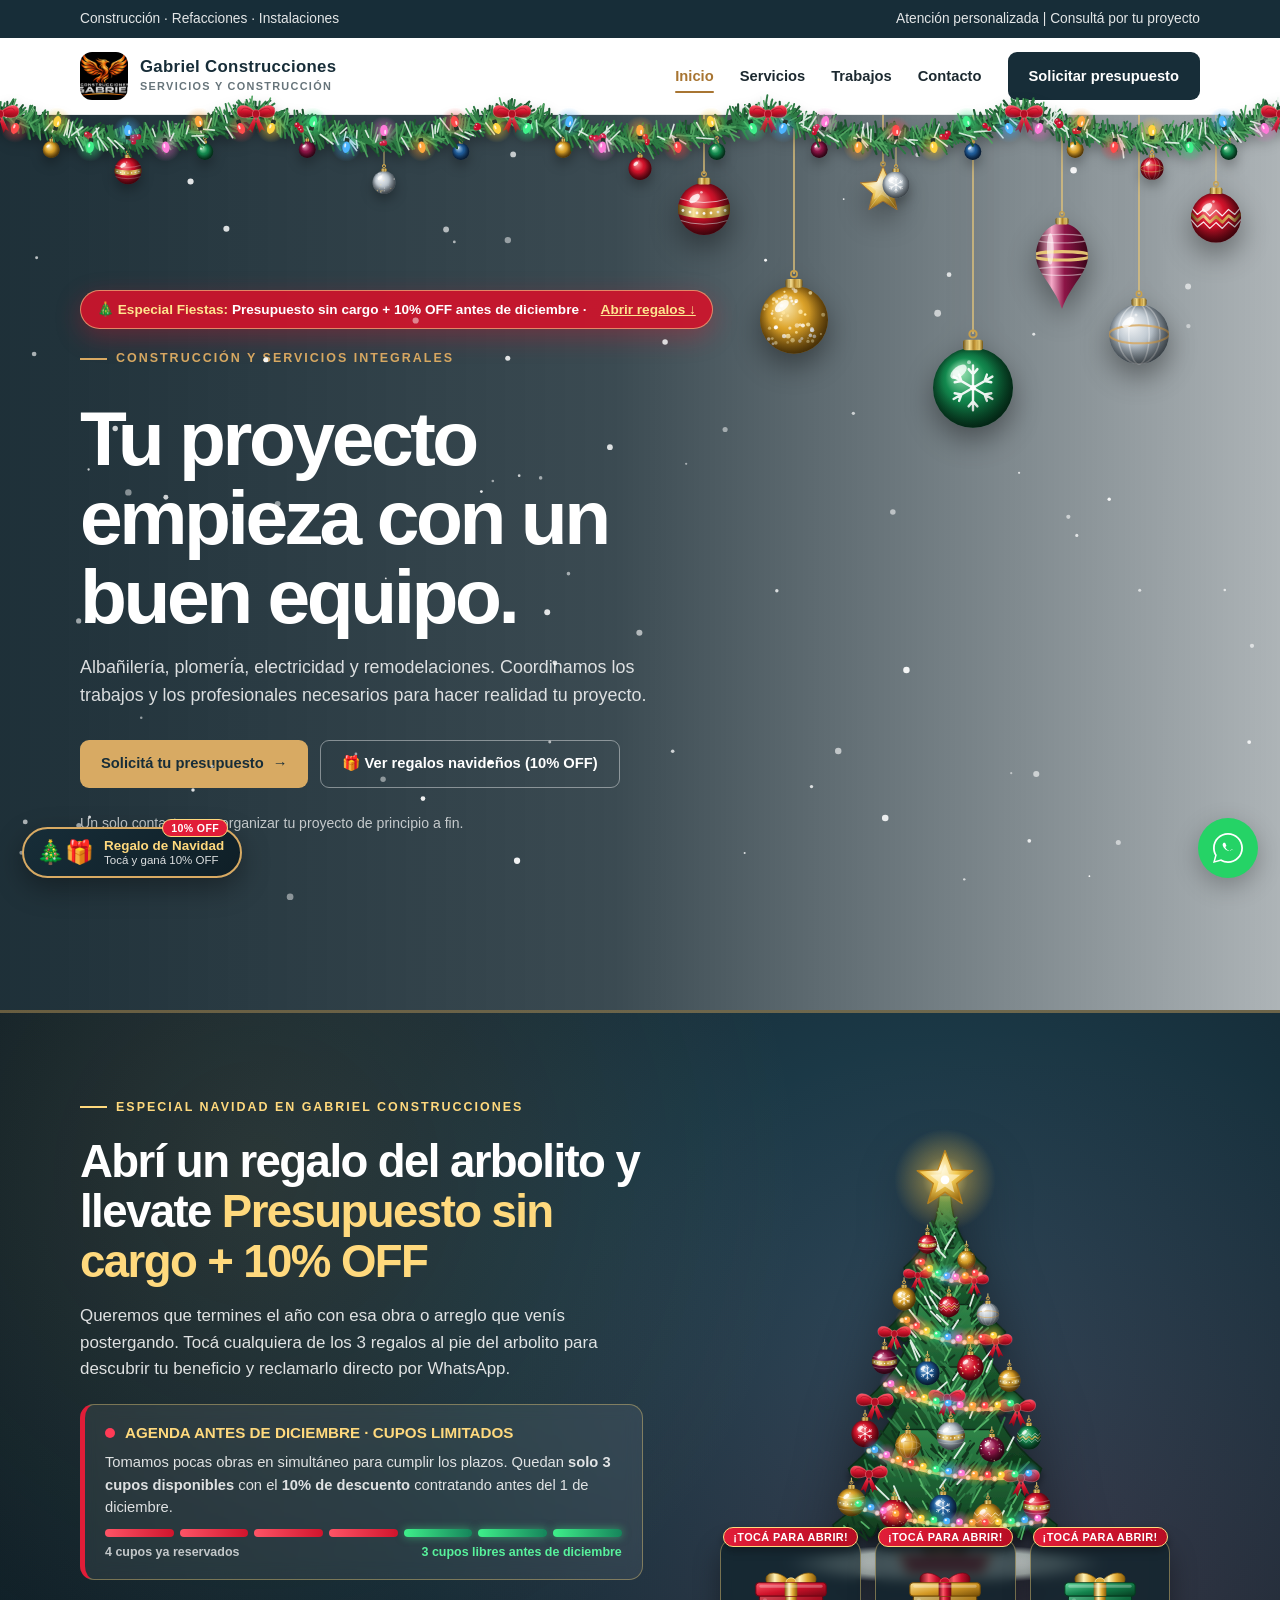
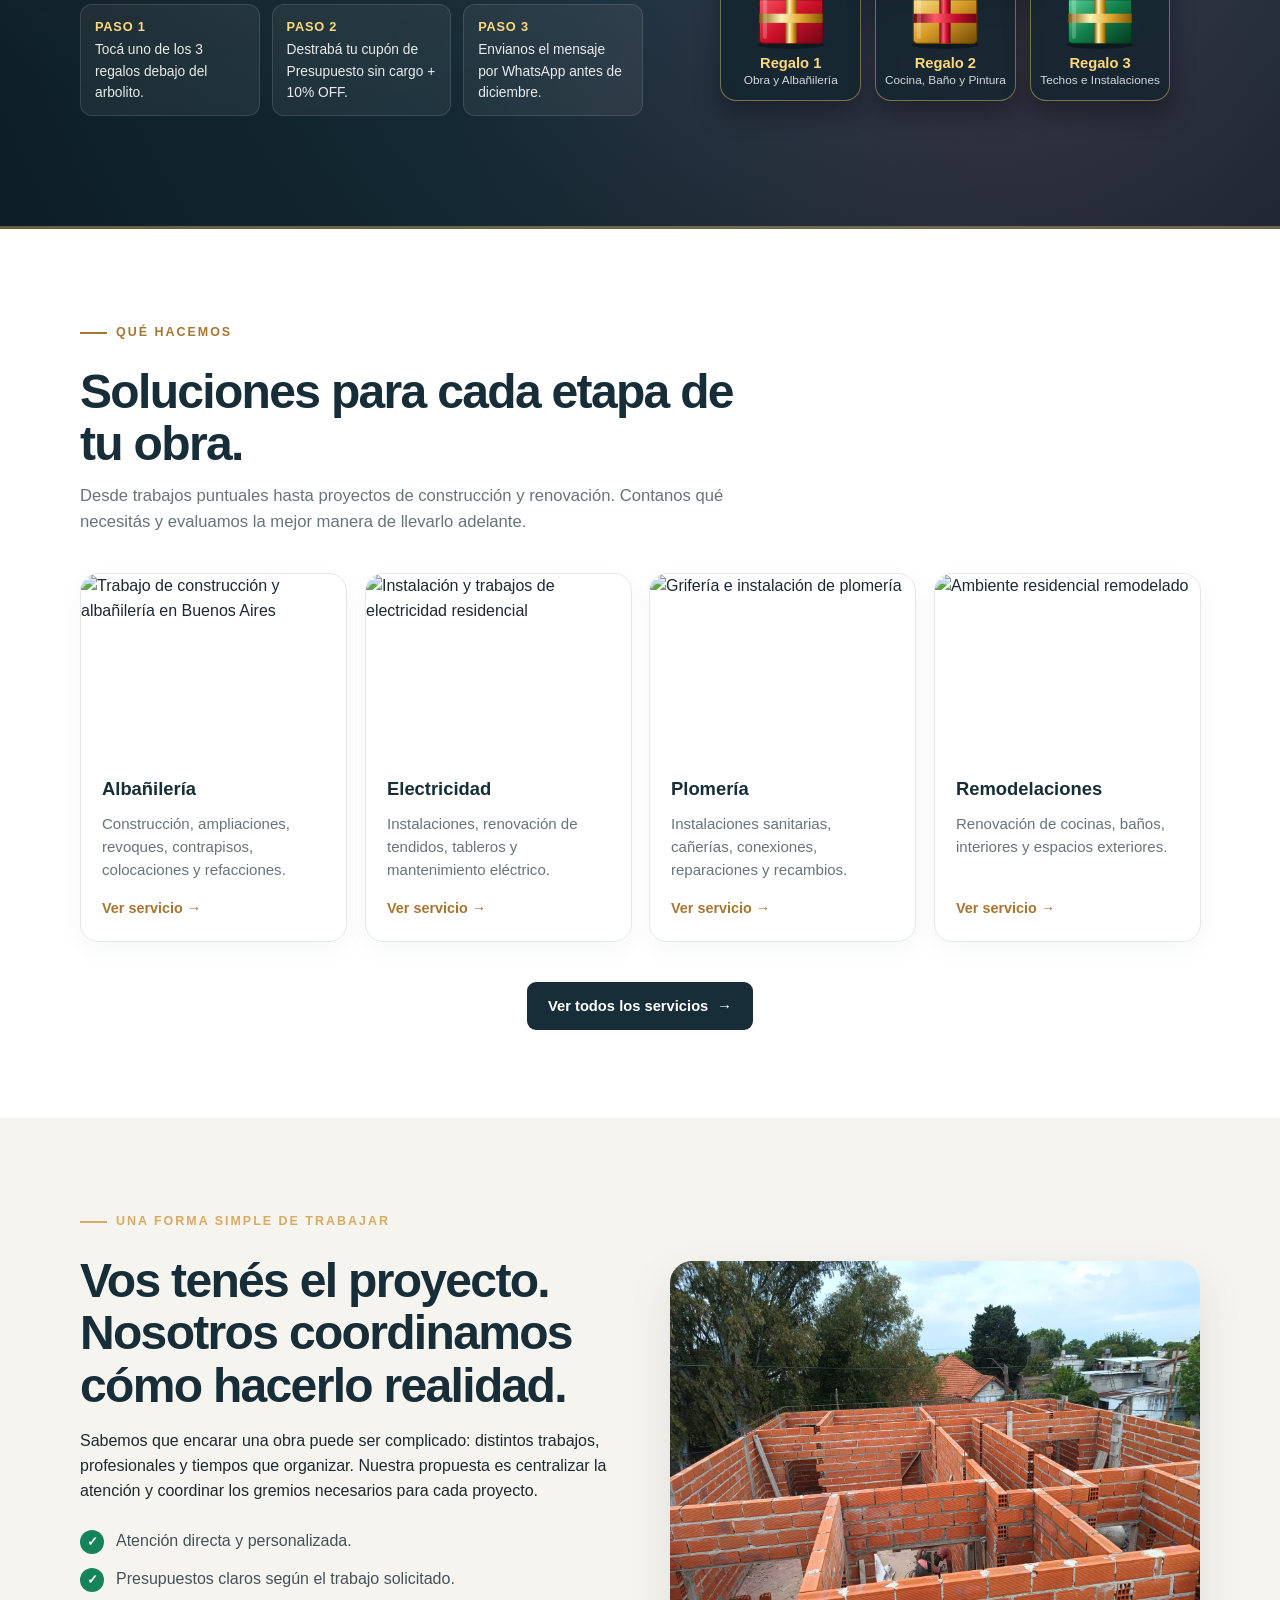
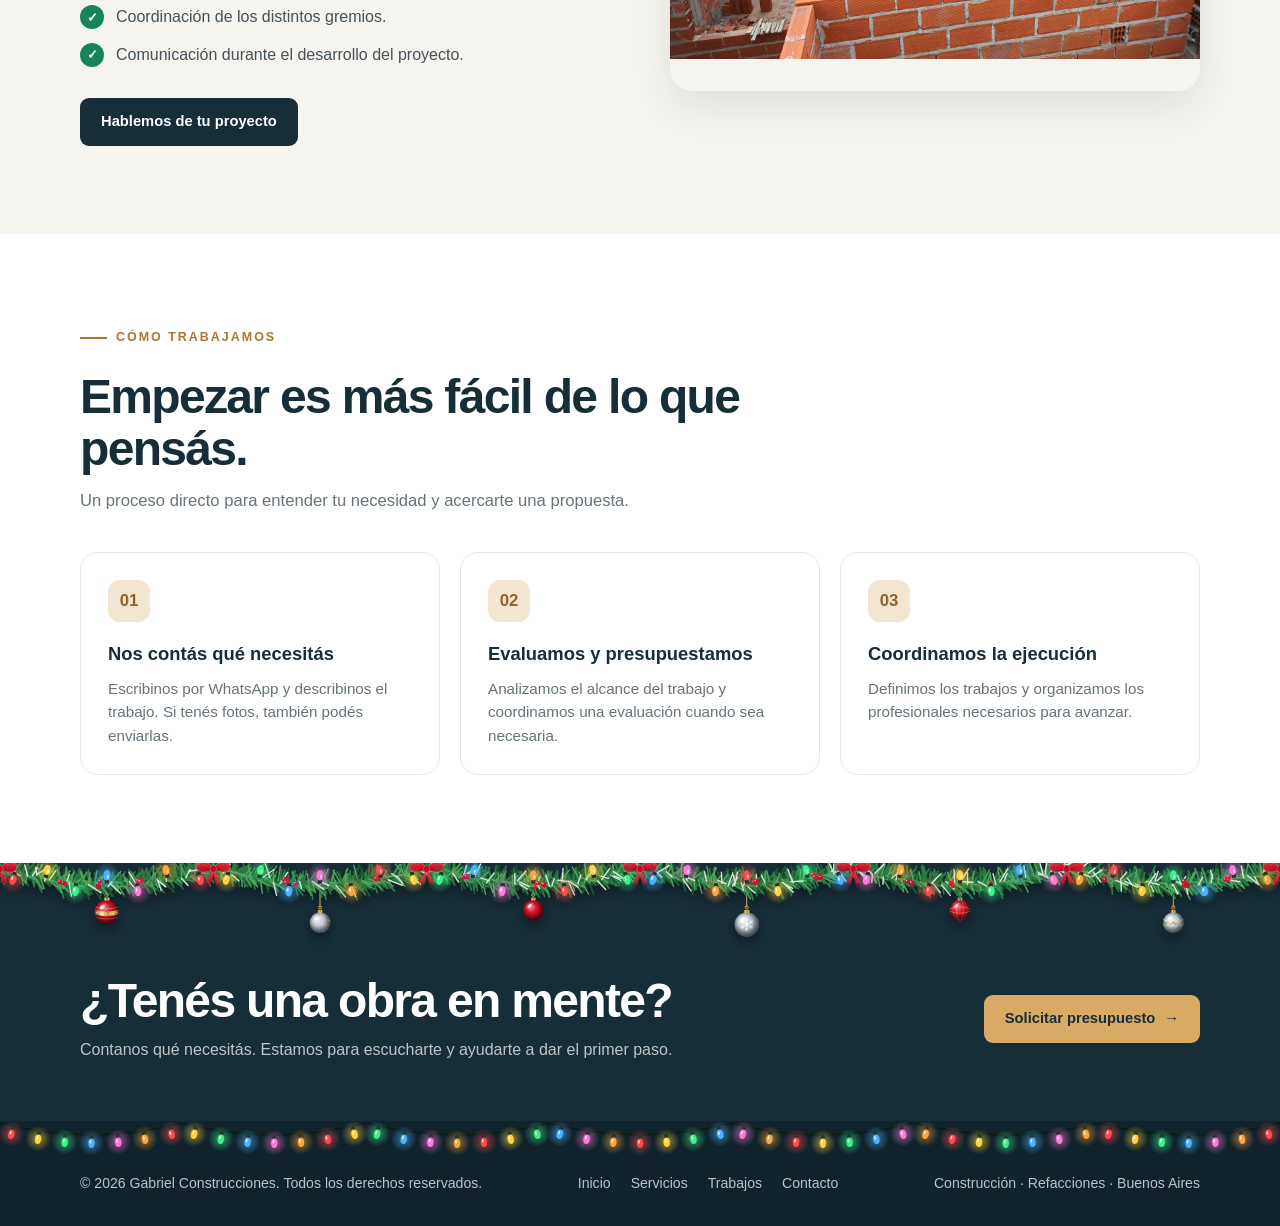
==== commit bb395713: "Arbolito de Navidad con regalos interactivos (Presupuesto sin cargo + 10% OFF antes de diciembre), c" ====
--- a/index.html
+++ b/index.html
@@ -92,15 +92,71 @@
     <section class="hero" id="inicio">
       <div class="container">
         <div class="hero-content">
+          <div class="hero-promo-pill">
+            <span>🎄 <strong>Especial Fiestas:</strong> Presupuesto sin cargo + 10% OFF antes de diciembre ·</span>
+            <a href="#navidad-promo">Abrir regalos ↓</a>
+          </div>
           <span class="eyebrow">Construcción y servicios integrales</span>
           <h1>Tu proyecto empieza con un buen equipo.</h1>
           <p>Albañilería, plomería, electricidad y remodelaciones. Coordinamos los trabajos y los profesionales
             necesarios para hacer realidad tu proyecto.</p>
           <div class="hero-actions">
             <a class="btn whatsapp-link" href="#">Solicitá tu presupuesto <span>→</span></a>
-            <a class="btn btn-outline" href="servicios.html">Conocé nuestros servicios</a>
+            <a class="btn btn-outline" href="#navidad-promo">🎁 Ver regalos navideños (10% OFF)</a>
           </div>
           <div class="hero-note">Un solo contacto para organizar tu proyecto de principio a fin.</div>
+        </div>
+      </div>
+    </section>
+
+    <!-- ══ 1.B ESPECIAL NAVIDAD: ARBOLITO Y REGALOS INTERACTIVOS ══ -->
+    <section class="xmas-tree-section" id="navidad-promo">
+      <div class="container xmas-tree-grid">
+        <div class="xmas-promo-copy">
+          <span class="eyebrow">Especial Navidad en Gabriel Construcciones</span>
+          <h2>Abrí un regalo del arbolito y llevate <span>Presupuesto sin cargo + 10% OFF</span></h2>
+          <p class="xmas-promo-lead">Queremos que termines el año con esa obra o arreglo que venís postergando. Tocá cualquiera de los 3 regalos al pie del arbolito para descubrir tu beneficio y reclamarlo directo por WhatsApp.</p>
+
+          <div class="xmas-scarcity-box">
+            <div class="xmas-scarcity-header">
+              <span class="xmas-urgency-dot"></span>
+              <span>AGENDA ANTES DE DICIEMBRE · CUPOS LIMITADOS</span>
+            </div>
+            <p>Tomamos pocas obras en simultáneo para cumplir los plazos. Quedan <strong>solo 3 cupos disponibles</strong> con el <strong>10% de descuento</strong> contratando antes del 1 de diciembre.</p>
+            <div class="xmas-slots-bar" aria-hidden="true">
+              <span class="xmas-slot is-taken"></span>
+              <span class="xmas-slot is-taken"></span>
+              <span class="xmas-slot is-taken"></span>
+              <span class="xmas-slot is-taken"></span>
+              <span class="xmas-slot is-free"></span>
+              <span class="xmas-slot is-free"></span>
+              <span class="xmas-slot is-free"></span>
+            </div>
+            <div class="xmas-slots-legend">
+              <span>4 cupos ya reservados</span>
+              <span style="color:#58f29c;">3 cupos libres antes de diciembre</span>
+            </div>
+          </div>
+
+          <div class="xmas-steps-mini">
+            <div class="xmas-step-pill">
+              <strong>Paso 1</strong>
+              Tocá uno de los 3 regalos debajo del arbolito.
+            </div>
+            <div class="xmas-step-pill">
+              <strong>Paso 2</strong>
+              Destrabá tu cupón de Presupuesto sin cargo + 10% OFF.
+            </div>
+            <div class="xmas-step-pill">
+              <strong>Paso 3</strong>
+              Envianos el mensaje por WhatsApp antes de diciembre.
+            </div>
+          </div>
+        </div>
+
+        <div class="xmas-tree-stage">
+          <div class="xmas-tree-wrap" id="xmasTreeSlot" aria-hidden="true"></div>
+          <div class="xmas-gifts-row" id="xmasGiftsSlot"></div>
         </div>
       </div>
     </section>
--- a/css/navidad.css
+++ b/css/navidad.css
@@ -1,8 +1,6 @@
 /* ============================================================
-   Gabriel Construcciones – Decoración navideña
+   Gabriel Construcciones – Decoración navideña + Arbolito & Regalos
    navidad.css  |  Estilos de los adornos generados por js/navidad.js
-   Para quitar la decoración: borrar el <link> a este archivo y el
-   <script> a js/navidad.js en cada página.
    ============================================================ */
 
 .xmas-deco {
@@ -48,6 +46,497 @@
   animation: xmasSwing var(--d, 3.5s) ease-in-out var(--del, 0s) infinite alternate;
   filter: drop-shadow(0 12px 14px rgba(0, 0, 0, .38));
   will-change: transform;
+}
+
+/* ── Píldora de urgencia y promo en el Hero ─────────────────── */
+.hero-promo-pill {
+  display: inline-flex;
+  align-items: center;
+  gap: 10px;
+  background: rgba(208, 20, 44, 0.92);
+  color: #fff;
+  padding: 8px 16px;
+  border-radius: 999px;
+  font-size: 0.85rem;
+  font-weight: 700;
+  margin-bottom: 14px;
+  border: 1px solid rgba(255, 226, 148, 0.55);
+  box-shadow: 0 8px 24px rgba(208, 20, 44, 0.35);
+  backdrop-filter: blur(6px);
+}
+.hero-promo-pill strong {
+  color: #ffe58f;
+}
+.hero-promo-pill a {
+  color: #ffe58f;
+  text-decoration: underline;
+  font-weight: 800;
+  margin-left: 4px;
+}
+
+/* ══════════════════════════════════════════════════════════════
+   SECCIÓN ESPECIAL: ARBOLITO DE NAVIDAD + REGALOS INTERACTIVOS
+   ══════════════════════════════════════════════════════════════ */
+.xmas-tree-section {
+  position: relative;
+  background: radial-gradient(circle at 72% 42%, #23495a 0%, #142a35 55%, #0d1d25 100%);
+  color: #fff;
+  padding: 78px 0 84px;
+  overflow: hidden;
+  border-top: 3px solid rgba(216, 170, 99, 0.45);
+  border-bottom: 3px solid rgba(216, 170, 99, 0.45);
+}
+.xmas-tree-section::before {
+  content: "";
+  position: absolute;
+  inset: 0;
+  background:
+    radial-gradient(circle at 20% 20%, rgba(216, 170, 99, 0.12) 0%, transparent 45%),
+    radial-gradient(circle at 80% 75%, rgba(208, 20, 44, 0.14) 0%, transparent 50%);
+  pointer-events: none;
+}
+
+.xmas-tree-grid {
+  position: relative;
+  z-index: 2;
+  display: grid;
+  grid-template-columns: 1.05fr 0.95fr;
+  gap: 48px;
+  align-items: center;
+}
+
+.xmas-promo-copy .eyebrow {
+  color: #ffd97d;
+}
+.xmas-promo-copy h2 {
+  color: #ffffff;
+  font-size: clamp(2rem, 3.8vw, 2.85rem);
+  margin: 10px 0 16px;
+}
+.xmas-promo-copy h2 span {
+  color: #ffd97d;
+}
+.xmas-promo-lead {
+  color: rgba(255, 255, 255, 0.86);
+  font-size: 1.06rem;
+  margin: 0 0 22px;
+  max-width: 560px;
+}
+
+/* Tarjeta de cupos limitados antes de diciembre */
+.xmas-scarcity-box {
+  background: rgba(255, 255, 255, 0.07);
+  border: 1px solid rgba(255, 217, 125, 0.38);
+  border-left: 5px solid #e11d38;
+  border-radius: 14px;
+  padding: 16px 20px;
+  margin: 0 0 24px;
+  backdrop-filter: blur(8px);
+}
+.xmas-scarcity-header {
+  display: flex;
+  align-items: center;
+  gap: 10px;
+  font-weight: 800;
+  font-size: 0.95rem;
+  color: #ffd97d;
+  margin-bottom: 6px;
+}
+.xmas-urgency-dot {
+  width: 10px;
+  height: 10px;
+  border-radius: 50%;
+  background: #ff3b56;
+  box-shadow: 0 0 0 0 rgba(255, 59, 86, 0.7);
+  animation: xmasPulseDot 1.6s infinite;
+  flex-shrink: 0;
+}
+@keyframes xmasPulseDot {
+  0%   { box-shadow: 0 0 0 0 rgba(255, 59, 86, 0.75); }
+  70%  { box-shadow: 0 0 0 9px rgba(255, 59, 86, 0); }
+  100% { box-shadow: 0 0 0 0 rgba(255, 59, 86, 0); }
+}
+.xmas-scarcity-box p {
+  margin: 0;
+  font-size: 0.92rem;
+  color: rgba(255, 255, 255, 0.85);
+}
+.xmas-slots-bar {
+  display: flex;
+  gap: 6px;
+  margin-top: 10px;
+}
+.xmas-slot {
+  flex: 1;
+  height: 8px;
+  border-radius: 999px;
+  background: rgba(255, 255, 255, 0.16);
+  overflow: hidden;
+}
+.xmas-slot.is-taken {
+  background: linear-gradient(90deg, #ff5466, #d0142c);
+}
+.xmas-slot.is-free {
+  background: linear-gradient(90deg, #3ef08a, #16845b);
+  box-shadow: 0 0 8px rgba(62, 240, 138, 0.5);
+}
+.xmas-slots-legend {
+  display: flex;
+  justify-content: space-between;
+  font-size: 0.78rem;
+  color: rgba(255, 255, 255, 0.72);
+  margin-top: 6px;
+  font-weight: 700;
+}
+
+.xmas-steps-mini {
+  display: grid;
+  grid-template-columns: repeat(3, 1fr);
+  gap: 12px;
+  margin-bottom: 26px;
+}
+.xmas-step-pill {
+  background: rgba(255, 255, 255, 0.06);
+  border: 1px solid rgba(255, 255, 255, 0.12);
+  border-radius: 12px;
+  padding: 12px 14px;
+  font-size: 0.86rem;
+  color: rgba(255, 255, 255, 0.9);
+}
+.xmas-step-pill strong {
+  display: block;
+  color: #ffd97d;
+  font-size: 0.8rem;
+  letter-spacing: 0.06em;
+  text-transform: uppercase;
+  margin-bottom: 3px;
+}
+
+/* Escenario del arbolito + regalos al pie */
+.xmas-tree-stage {
+  position: relative;
+  display: flex;
+  flex-direction: column;
+  align-items: center;
+  justify-content: center;
+}
+.xmas-tree-wrap {
+  width: 100%;
+  max-width: 390px;
+  margin: 0 auto;
+  filter: drop-shadow(0 18px 28px rgba(0, 0, 0, 0.45));
+}
+.xmas-tree-svg {
+  width: 100%;
+  height: auto;
+  display: block;
+  overflow: visible;
+}
+
+/* Fila de 3 regalos al pie del árbol */
+.xmas-gifts-row {
+  display: grid;
+  grid-template-columns: repeat(3, 1fr);
+  gap: 14px;
+  width: 100%;
+  max-width: 450px;
+  margin-top: -54px;
+  position: relative;
+  z-index: 3;
+}
+.xmas-gift-btn {
+  position: relative;
+  background: rgba(16, 35, 44, 0.72);
+  border: 1.5px solid rgba(255, 217, 125, 0.42);
+  border-radius: 16px;
+  padding: 18px 8px 12px;
+  cursor: pointer;
+  color: #fff;
+  display: flex;
+  flex-direction: column;
+  align-items: center;
+  transition: transform 0.25s cubic-bezier(0.16, 1, 0.3, 1), border-color 0.25s, box-shadow 0.25s, background 0.25s;
+  box-shadow: 0 12px 26px rgba(0, 0, 0, 0.35);
+  backdrop-filter: blur(6px);
+}
+.xmas-gift-btn:hover {
+  transform: translateY(-8px) scale(1.03);
+  border-color: #ffd97d;
+  background: rgba(23, 50, 63, 0.92);
+  box-shadow: 0 18px 34px rgba(0, 0, 0, 0.5), 0 0 22px rgba(255, 217, 125, 0.32);
+}
+.xmas-gift-svg {
+  width: 92px;
+  height: 95px;
+  display: block;
+  overflow: visible;
+  animation: xmasGiftWobble 2.8s ease-in-out infinite;
+}
+.xmas-gift-btn:nth-child(2) .xmas-gift-svg { animation-delay: -0.9s; }
+.xmas-gift-btn:nth-child(3) .xmas-gift-svg { animation-delay: -1.8s; }
+
+.xmas-gift-lid {
+  transition: transform 0.32s cubic-bezier(0.2, 1.3, 0.4, 1);
+  transform-origin: 65px 45px;
+}
+.xmas-gift-btn:hover .xmas-gift-lid,
+.xmas-gift-btn.is-opened .xmas-gift-lid {
+  transform: translateY(-12px) rotate(-9deg);
+}
+.xmas-gift-btn:hover .xmas-gift-burst,
+.xmas-gift-btn.is-opened .xmas-gift-burst {
+  opacity: 0.32;
+}
+
+.xmas-gift-click-tag {
+  position: absolute;
+  top: -11px;
+  background: linear-gradient(90deg, #e11d38, #b80d24);
+  color: #fff;
+  font-size: 0.68rem;
+  font-weight: 800;
+  letter-spacing: 0.04em;
+  text-transform: uppercase;
+  padding: 3px 9px;
+  border-radius: 999px;
+  border: 1px solid #ffd97d;
+  white-space: nowrap;
+  box-shadow: 0 4px 10px rgba(0, 0, 0, 0.3);
+}
+.xmas-gift-btn.is-opened .xmas-gift-click-tag {
+  background: linear-gradient(90deg, #16845b, #0f5f41);
+}
+.xmas-gift-label {
+  font-weight: 800;
+  font-size: 0.92rem;
+  color: #ffd97d;
+  margin-top: 4px;
+}
+.xmas-gift-sublabel {
+  font-size: 0.74rem;
+  color: rgba(255, 255, 255, 0.82);
+  text-align: center;
+  line-height: 1.25;
+  margin-top: 2px;
+}
+
+@keyframes xmasGiftWobble {
+  0%, 82%, 100% { transform: rotate(0deg) translateY(0); }
+  86% { transform: rotate(-4deg) translateY(-3px); }
+  90% { transform: rotate(4deg) translateY(-3px); }
+  94% { transform: rotate(-3deg) translateY(-1px); }
+  98% { transform: rotate(2deg) translateY(0); }
+}
+
+/* ── MODAL DE REGALO DESBLOQUEADO ───────────────────────────── */
+.xmas-promo-modal {
+  position: fixed;
+  inset: 0;
+  z-index: 1100;
+  background: rgba(10, 23, 29, 0.84);
+  backdrop-filter: blur(8px);
+  display: flex;
+  align-items: center;
+  justify-content: center;
+  padding: 20px;
+  opacity: 0;
+  pointer-events: none;
+  transition: opacity 0.25s ease;
+}
+.xmas-promo-modal.is-open {
+  opacity: 1;
+  pointer-events: auto;
+}
+.xmas-promo-dialog {
+  position: relative;
+  width: 100%;
+  max-width: 540px;
+  background: linear-gradient(165deg, #1a3542 0%, #10232c 100%);
+  color: #fff;
+  border: 2px solid #d8aa63;
+  border-radius: 22px;
+  padding: 32px 28px 26px;
+  box-shadow: 0 24px 60px rgba(0, 0, 0, 0.6);
+  transform: scale(0.92) translateY(14px);
+  transition: transform 0.3s cubic-bezier(0.16, 1, 0.3, 1);
+  text-align: center;
+}
+.xmas-promo-modal.is-open .xmas-promo-dialog {
+  transform: scale(1) translateY(0);
+}
+.xmas-promo-close {
+  position: absolute;
+  top: 12px;
+  right: 14px;
+  width: 38px;
+  height: 38px;
+  border-radius: 50%;
+  border: 1px solid rgba(255, 255, 255, 0.22);
+  background: rgba(255, 255, 255, 0.08);
+  color: #fff;
+  font-size: 1.6rem;
+  line-height: 1;
+  cursor: pointer;
+  transition: background 0.2s, transform 0.2s;
+}
+.xmas-promo-close:hover {
+  background: rgba(255, 255, 255, 0.2);
+  transform: scale(1.08);
+}
+.xmas-promo-confetti {
+  font-size: 1.35rem;
+  letter-spacing: 0.2em;
+  margin-bottom: 6px;
+}
+.xmas-promo-tag {
+  display: inline-block;
+  font-size: 0.74rem;
+  font-weight: 800;
+  letter-spacing: 0.14em;
+  text-transform: uppercase;
+  color: #ffd97d;
+  margin-bottom: 10px;
+}
+.xmas-promo-discount {
+  display: inline-block;
+  background: linear-gradient(90deg, #e11d38, #b80d24);
+  color: #fff;
+  font-weight: 900;
+  font-size: 1.05rem;
+  padding: 7px 18px;
+  border-radius: 999px;
+  border: 1.5px solid #ffd97d;
+  box-shadow: 0 8px 20px rgba(225, 29, 56, 0.4);
+  margin-bottom: 14px;
+}
+.xmas-promo-title {
+  color: #fff;
+  font-size: 1.5rem;
+  line-height: 1.2;
+  margin: 0 0 12px;
+}
+.xmas-promo-desc {
+  color: rgba(255, 255, 255, 0.85);
+  font-size: 0.96rem;
+  margin: 0 0 18px;
+}
+.xmas-promo-perks {
+  text-align: left;
+  background: rgba(255, 255, 255, 0.06);
+  border: 1px solid rgba(255, 255, 255, 0.12);
+  border-radius: 14px;
+  padding: 14px 18px;
+  margin: 0 0 16px;
+  display: grid;
+  gap: 8px;
+  font-size: 0.92rem;
+  font-weight: 700;
+  color: #eaf6ef;
+}
+.xmas-promo-urgency {
+  display: flex;
+  align-items: center;
+  gap: 10px;
+  text-align: left;
+  background: rgba(225, 29, 56, 0.16);
+  border: 1px solid rgba(255, 120, 138, 0.4);
+  border-radius: 11px;
+  padding: 10px 14px;
+  font-size: 0.84rem;
+  color: #ffd7de;
+  margin-bottom: 18px;
+}
+.xmas-promo-cta {
+  width: 100%;
+  min-height: 52px;
+  font-size: 1rem;
+  background: #25d366;
+  color: #0b2416;
+  box-shadow: 0 10px 24px rgba(37, 211, 102, 0.35);
+}
+.xmas-promo-cta:hover {
+  background: #2be571;
+  color: #0b2416;
+}
+.xmas-promo-switcher {
+  display: flex;
+  flex-wrap: wrap;
+  justify-content: center;
+  gap: 8px;
+  margin-top: 16px;
+  padding-top: 14px;
+  border-top: 1px solid rgba(255, 255, 255, 0.12);
+}
+.xmas-switch-btn {
+  background: rgba(255, 255, 255, 0.08);
+  border: 1px solid rgba(255, 255, 255, 0.18);
+  color: rgba(255, 255, 255, 0.82);
+  font-size: 0.76rem;
+  font-weight: 700;
+  padding: 6px 11px;
+  border-radius: 999px;
+  cursor: pointer;
+  transition: background 0.2s, color 0.2s, border-color 0.2s;
+}
+.xmas-switch-btn.is-active,
+.xmas-switch-btn:hover {
+  background: rgba(216, 170, 99, 0.25);
+  border-color: #ffd97d;
+  color: #ffd97d;
+}
+
+/* ── BOTÓN FLOTANTE DE REGALO NAVIDEÑO (esquina inferior izq) ─ */
+.xmas-floating-gift {
+  position: fixed;
+  left: 22px;
+  bottom: 22px;
+  z-index: 49;
+  display: flex;
+  align-items: center;
+  gap: 10px;
+  background: linear-gradient(135deg, #172d38 0%, #0f1f27 100%);
+  color: #fff;
+  border: 2px solid #d8aa63;
+  border-radius: 999px;
+  padding: 9px 16px 9px 12px;
+  cursor: pointer;
+  box-shadow: 0 10px 28px rgba(0, 0, 0, 0.35);
+  transition: transform 0.22s ease, box-shadow 0.22s ease;
+  text-align: left;
+}
+.xmas-floating-gift:hover {
+  transform: translateY(-3px) scale(1.03);
+  box-shadow: 0 14px 32px rgba(0, 0, 0, 0.45);
+}
+.xmas-fab-badge {
+  position: absolute;
+  top: -10px;
+  right: 12px;
+  background: #e11d38;
+  color: #fff;
+  font-size: 0.66rem;
+  font-weight: 900;
+  padding: 2px 8px;
+  border-radius: 999px;
+  border: 1px solid #ffd97d;
+  letter-spacing: 0.04em;
+}
+.xmas-fab-icon {
+  font-size: 1.45rem;
+  line-height: 1;
+}
+.xmas-fab-text {
+  display: flex;
+  flex-direction: column;
+  line-height: 1.15;
+}
+.xmas-fab-text strong {
+  font-size: 0.84rem;
+  color: #ffd97d;
+}
+.xmas-fab-text small {
+  font-size: 0.72rem;
+  color: rgba(255, 255, 255, 0.85);
 }
 
 /* ── Guirnalda sobre la franja CTA ──────────────────────────── */
@@ -92,10 +581,12 @@
 }
 
 /* ── Animaciones ────────────────────────────────────────────── */
-.xmas-deco .xl {
+.xmas-deco .xl,
+.xmas-tree-svg .xl {
   animation: xmasTwinkle 2s ease-in-out infinite;
 }
-.xmas-deco .xs {
+.xmas-deco .xs,
+.xmas-tree-svg .xs {
   transform-box: view-box;
   animation: xmasSwingSm 3s ease-in-out infinite alternate;
 }
@@ -114,15 +605,41 @@
 }
 
 /* ── Responsive ─────────────────────────────────────────────── */
+@media (max-width: 900px) {
+  .xmas-tree-grid {
+    grid-template-columns: 1fr;
+    gap: 32px;
+  }
+  .xmas-tree-stage {
+    order: -1;
+  }
+}
+
 @media (max-width: 650px) {
   .xmas-on .cta-band { padding-top: 92px; }
   .xmas-on footer { padding-top: 44px; }
+  .xmas-tree-section { padding: 56px 0 64px; }
+  .xmas-steps-mini { grid-template-columns: 1fr; gap: 8px; }
+  .xmas-gifts-row { gap: 8px; margin-top: -42px; }
+  .xmas-gift-svg { width: 74px; height: 78px; }
+  .xmas-gift-btn { padding: 15px 5px 10px; }
+  .xmas-gift-label { font-size: 0.82rem; }
+  .xmas-gift-sublabel { font-size: 0.68rem; }
+  .xmas-promo-dialog { padding: 26px 18px 20px; }
+  .xmas-floating-gift {
+    left: 14px;
+    bottom: 15px;
+    padding: 8px 13px 8px 10px;
+  }
+  .xmas-fab-text small { display: none; }
 }
 
 /* ── Accesibilidad: sin movimiento si el usuario lo prefiere ── */
 @media (prefers-reduced-motion: reduce) {
   .xmas-deco .xl,
   .xmas-deco .xs,
+  .xmas-tree-svg .xl,
+  .xmas-tree-svg .xs,
+  .xmas-gift-svg,
   .xmas-hang { animation: none !important; }
 }
-
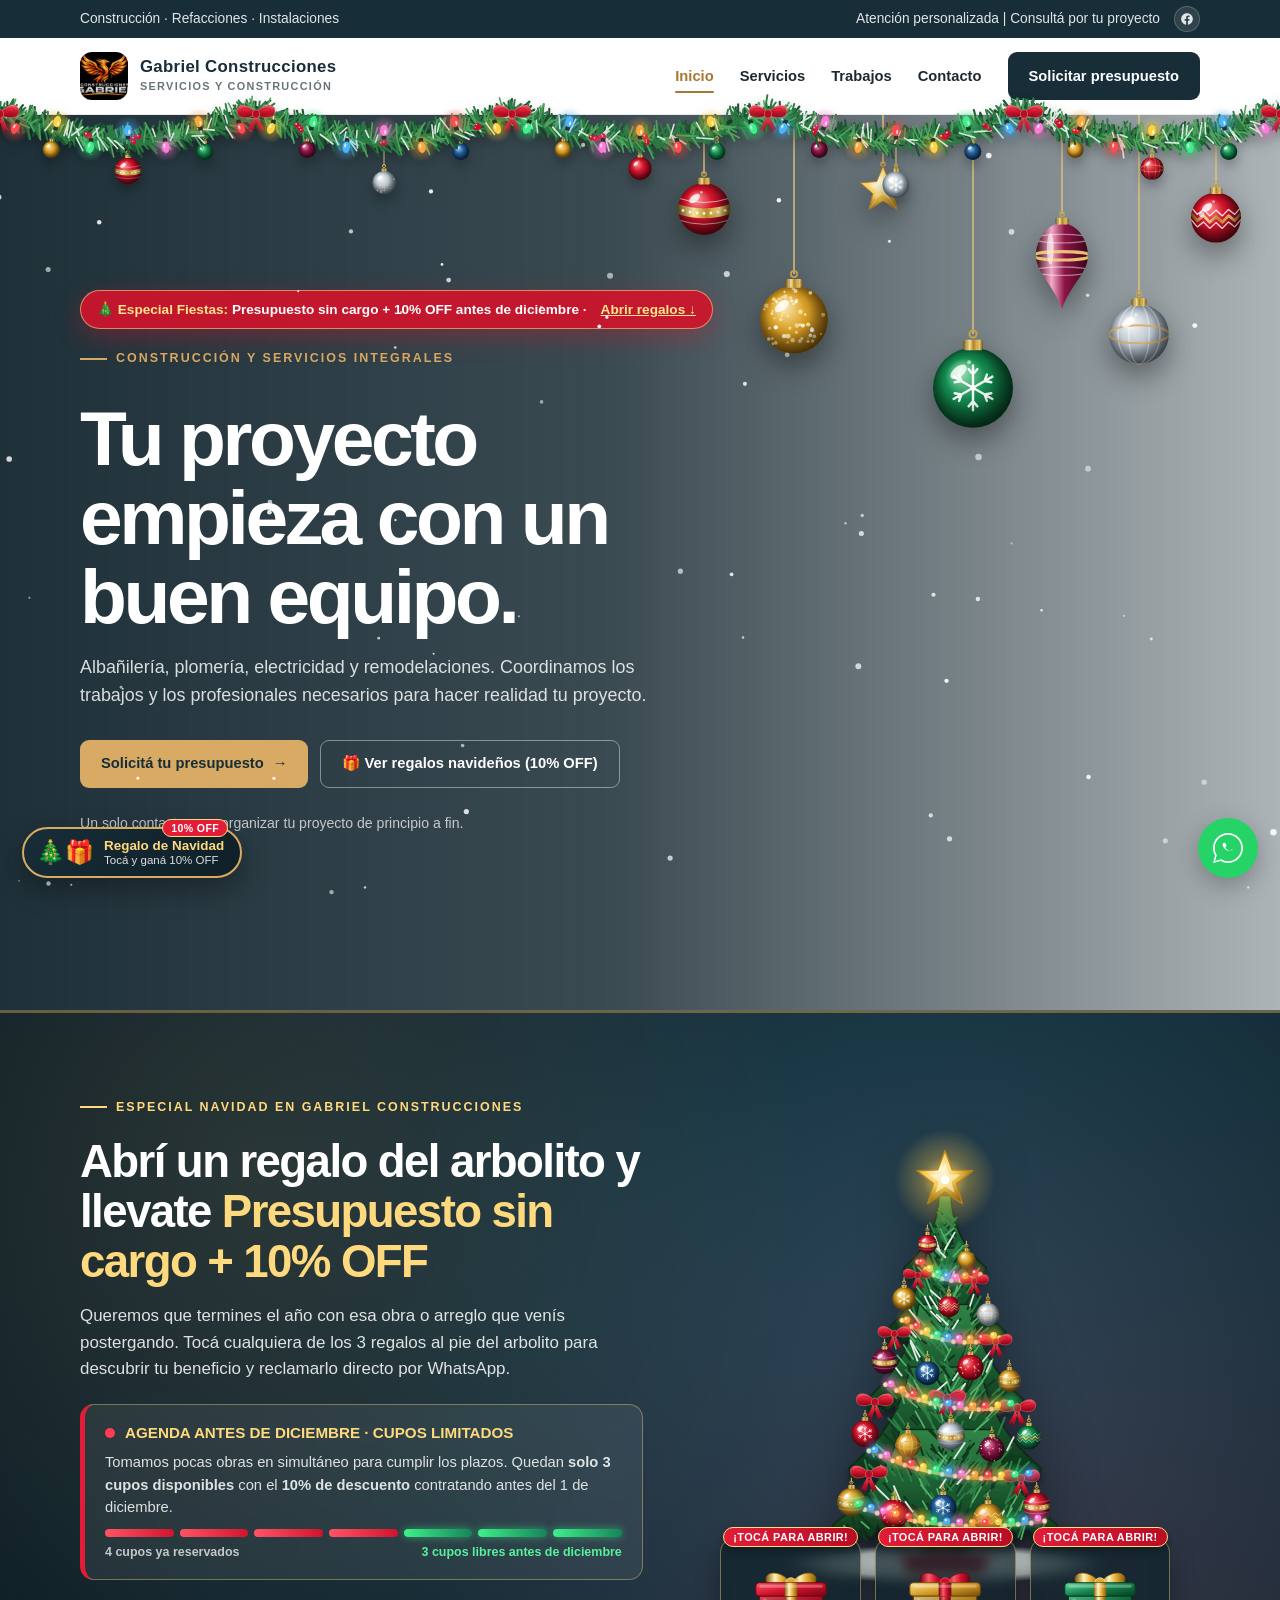
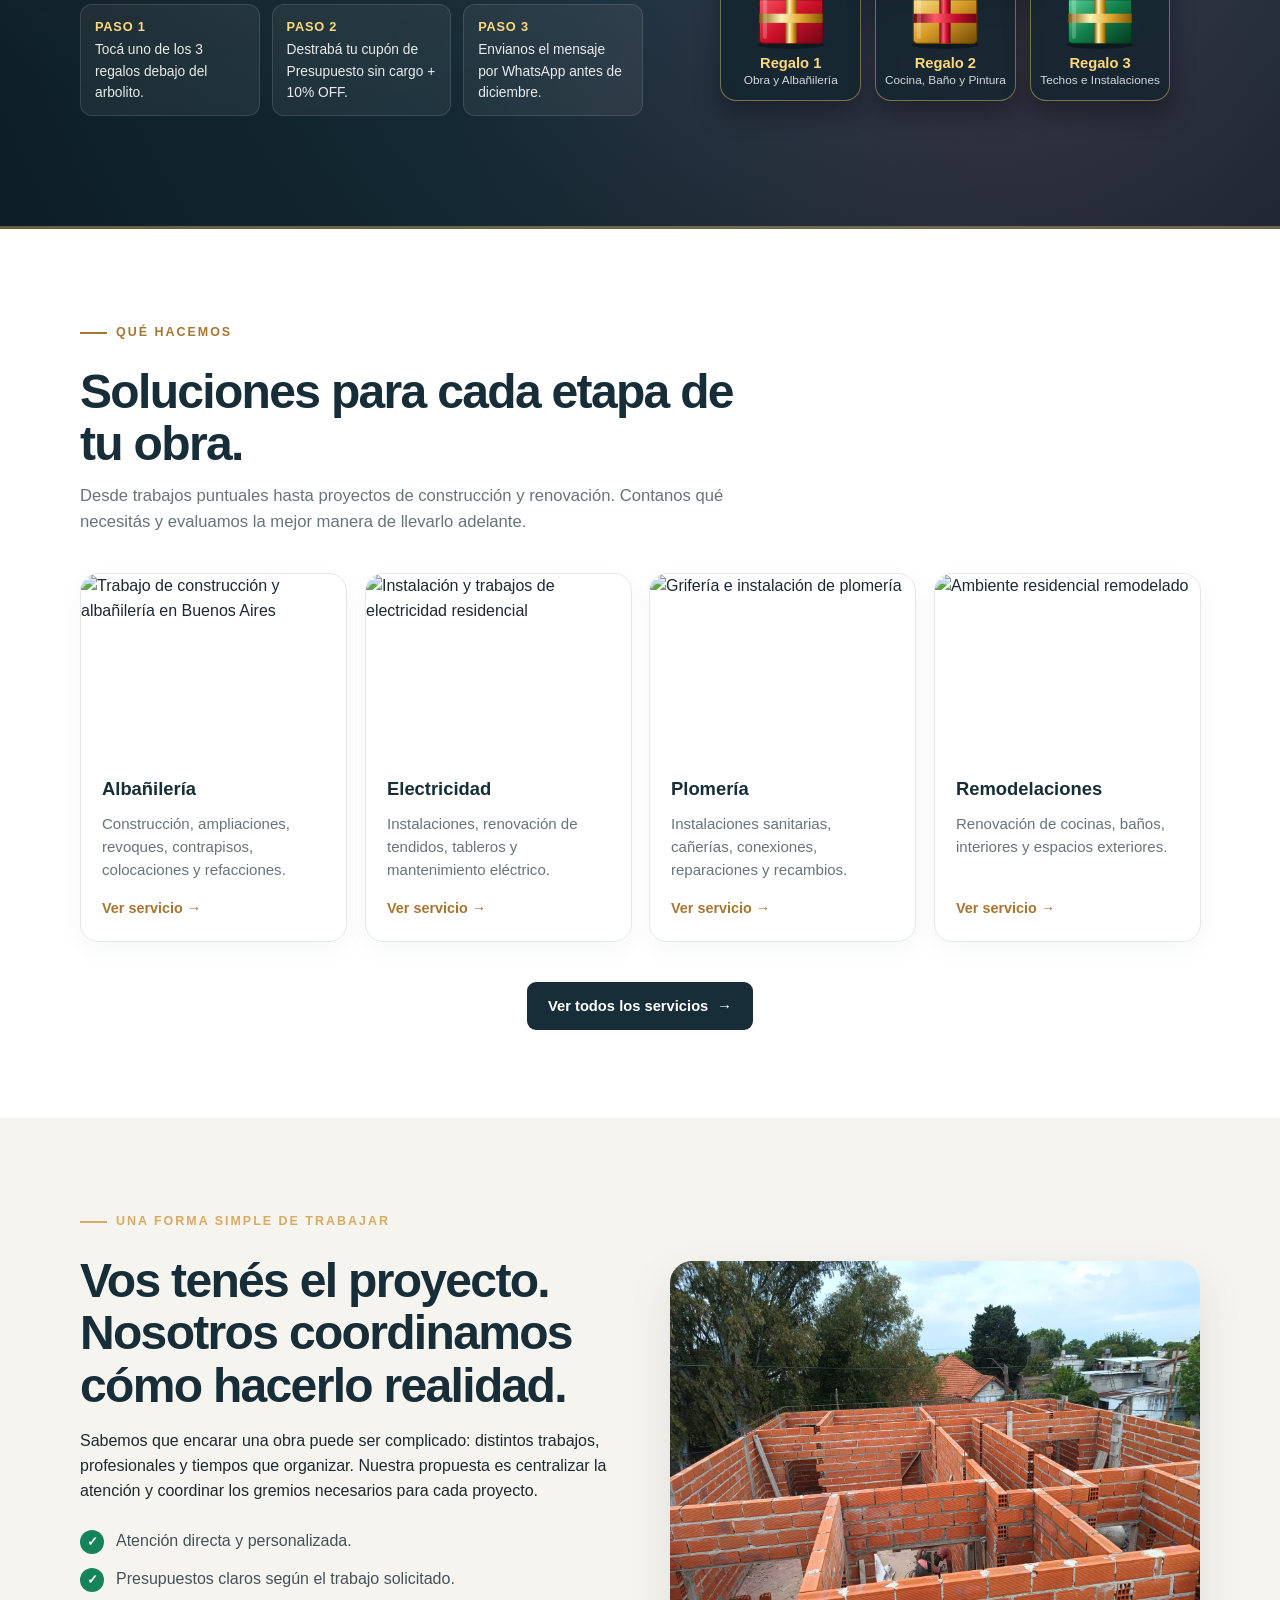
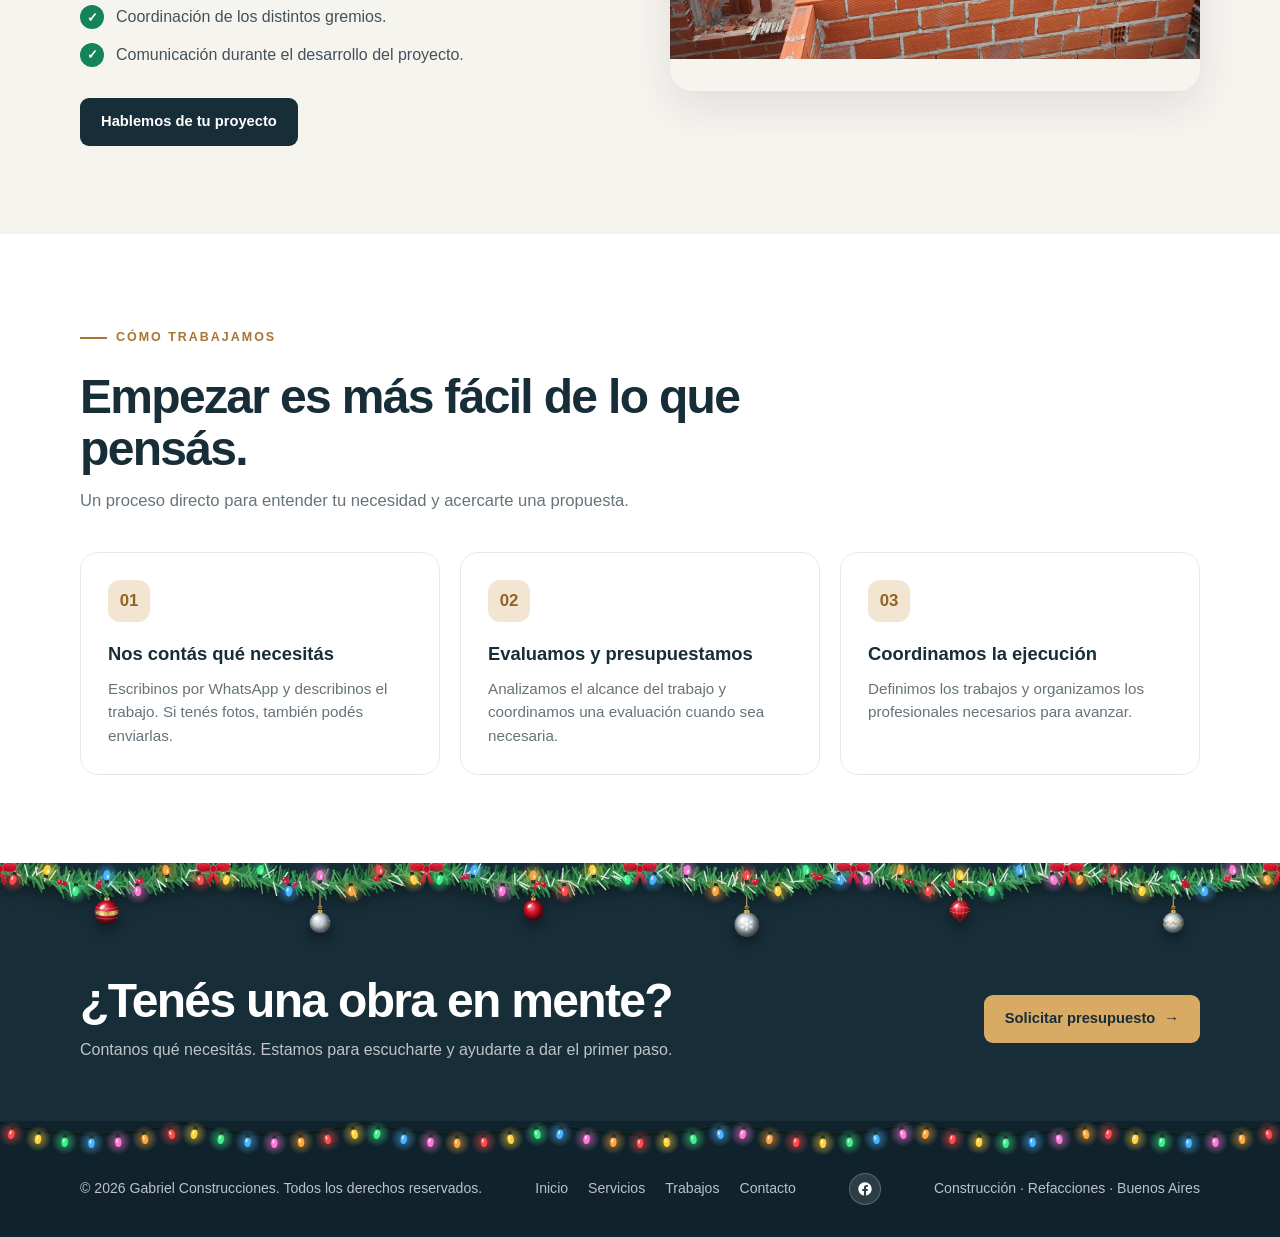
==== commit e8cdb108: "Agregar enlace e ícono de Facebook y dejar preparadas las demás redes sociales ocultas" ====
--- a/index.html
+++ b/index.html
@@ -40,7 +40,8 @@
     "openingHours": "Mo-Sa 08:00-20:00",
     "priceRange": "$$",
     "sameAs": [
-      "https://wa.me/5491136080260"
+      "https://wa.me/5491136080260",
+      "https://web.facebook.com/profile.php?id=61596193542571"
     ]
   }
   </script>
@@ -57,7 +58,25 @@
   <div class="topbar">
     <div class="topbar-inner">
       <span>Construcción · Refacciones · Instalaciones</span>
-      <span class="topbar-right-info">Atención personalizada | Consultá por tu proyecto</span>
+      <span class="topbar-right-info">Atención personalizada | Consultá por tu proyecto
+      <div class="social-links" aria-label="Redes sociales de Gabriel Construcciones">
+        <!-- Facebook (activo) -->
+        <a class="social-link" data-social="facebook" href="https://web.facebook.com/profile.php?id=61596193542571" target="_blank" rel="noopener noreferrer" aria-label="Seguinos en Facebook" title="Seguinos en Facebook">
+          <svg viewBox="0 0 24 24" aria-hidden="true"><path d="M22 12c0-5.523-4.477-10-10-10S2 6.477 2 12c0 4.991 3.657 9.128 8.438 9.878v-6.987h-2.54V12h2.54V9.797c0-2.506 1.492-3.89 3.777-3.89 1.094 0 2.238.195 2.238.195v2.46h-1.26c-1.243 0-1.63.771-1.63 1.562V12h2.773l-.443 2.89h-2.33v6.988C18.343 21.128 22 16.991 22 12z"/></svg>
+        </a>
+        <!-- Instagram (oculto hasta cargar link en js/main.js) -->
+        <a class="social-link is-hidden" data-social="instagram" href="#" hidden aria-label="Seguinos en Instagram" title="Seguinos en Instagram">
+          <svg viewBox="0 0 24 24" aria-hidden="true"><path d="M12 2.163c3.204 0 3.584.012 4.85.07 3.252.148 4.771 1.691 4.919 4.919.058 1.265.069 1.645.069 4.849 0 3.205-.012 3.584-.069 4.849-.149 3.225-1.664 4.771-4.919 4.919-1.266.058-1.644.07-4.85.07-3.204 0-3.584-.012-4.849-.07-3.26-.149-4.771-1.699-4.919-4.92-.058-1.265-.07-1.644-.07-4.849 0-3.204.013-3.583.07-4.849.149-3.227 1.664-4.771 4.919-4.919 1.266-.057 1.645-.069 4.849-.069zm0-2.163c-3.259 0-3.667.014-4.947.072-4.358.2-6.78 2.618-6.98 6.98-.059 1.281-.073 1.689-.073 4.948 0 3.259.014 3.668.072 4.948.2 4.358 2.618 6.78 6.98 6.98 1.281.058 1.689.072 4.948.072 3.259 0 3.668-.014 4.948-.072 4.354-.2 6.782-2.618 6.979-6.98.059-1.28.073-1.689.073-4.948 0-3.259-.014-3.667-.072-4.947-.196-4.354-2.617-6.78-6.979-6.98-1.281-.059-1.69-.073-4.949-.073zm0 5.838a6.162 6.162 0 1 0 0 12.324 6.162 6.162 0 0 0 0-12.324zm0 10.162a4 4 0 1 1 0-8 4 4 0 0 1 0 8zm6.406-11.845a1.44 1.44 0 1 0 0 2.881 1.44 1.44 0 0 0 0-2.881z"/></svg>
+        </a>
+        <!-- TikTok (oculto hasta cargar link en js/main.js) -->
+        <a class="social-link is-hidden" data-social="tiktok" href="#" hidden aria-label="Seguinos en TikTok" title="Seguinos en TikTok">
+          <svg viewBox="0 0 24 24" aria-hidden="true"><path d="M19.59 6.69a4.83 4.83 0 0 1-3.77-4.25V2h-3.45v13.67a2.89 2.89 0 0 1-5.2 1.74 2.89 2.89 0 0 1 2.31-4.64 2.93 2.93 0 0 1 .88.13V9.4a6.84 6.84 0 0 0-1-.05A6.33 6.33 0 0 0 5 20.1a6.34 6.34 0 0 0 10.86-4.43v-7a8.16 8.16 0 0 0 4.77 1.52v-3.4a4.85 4.85 0 0 1-1-.1z"/></svg>
+        </a>
+        <!-- YouTube (oculto hasta cargar link en js/main.js) -->
+        <a class="social-link is-hidden" data-social="youtube" href="#" hidden aria-label="Seguinos en YouTube" title="Seguinos en YouTube">
+          <svg viewBox="0 0 24 24" aria-hidden="true"><path d="M23.498 6.186a3.016 3.016 0 0 0-2.122-2.136C19.505 3.545 12 3.545 12 3.545s-7.505 0-9.377.505A3.017 3.017 0 0 0 .502 6.186C0 8.07 0 12 0 12s0 3.93.502 5.814a3.016 3.016 0 0 0 2.122 2.136c1.871.505 9.376.505 9.376.505s7.505 0 9.377-.505a3.015 3.015 0 0 0 2.122-2.136C24 15.93 24 12 24 12s0-3.93-.502-5.814zM9.545 15.568V8.432L15.818 12l-6.273 3.568z"/></svg>
+        </a>
+      </div>      </span>
     </div>
   </div>
 
@@ -289,6 +308,24 @@
         <a href="trabajos.html">Trabajos</a>
         <a href="contacto.html">Contacto</a>
       </div>
+            <div class="social-links" aria-label="Redes sociales de Gabriel Construcciones">
+        <!-- Facebook (activo) -->
+        <a class="social-link" data-social="facebook" href="https://web.facebook.com/profile.php?id=61596193542571" target="_blank" rel="noopener noreferrer" aria-label="Seguinos en Facebook" title="Seguinos en Facebook">
+          <svg viewBox="0 0 24 24" aria-hidden="true"><path d="M22 12c0-5.523-4.477-10-10-10S2 6.477 2 12c0 4.991 3.657 9.128 8.438 9.878v-6.987h-2.54V12h2.54V9.797c0-2.506 1.492-3.89 3.777-3.89 1.094 0 2.238.195 2.238.195v2.46h-1.26c-1.243 0-1.63.771-1.63 1.562V12h2.773l-.443 2.89h-2.33v6.988C18.343 21.128 22 16.991 22 12z"/></svg>
+        </a>
+        <!-- Instagram (oculto hasta cargar link en js/main.js) -->
+        <a class="social-link is-hidden" data-social="instagram" href="#" hidden aria-label="Seguinos en Instagram" title="Seguinos en Instagram">
+          <svg viewBox="0 0 24 24" aria-hidden="true"><path d="M12 2.163c3.204 0 3.584.012 4.85.07 3.252.148 4.771 1.691 4.919 4.919.058 1.265.069 1.645.069 4.849 0 3.205-.012 3.584-.069 4.849-.149 3.225-1.664 4.771-4.919 4.919-1.266.058-1.644.07-4.85.07-3.204 0-3.584-.012-4.849-.07-3.26-.149-4.771-1.699-4.919-4.92-.058-1.265-.07-1.644-.07-4.849 0-3.204.013-3.583.07-4.849.149-3.227 1.664-4.771 4.919-4.919 1.266-.057 1.645-.069 4.849-.069zm0-2.163c-3.259 0-3.667.014-4.947.072-4.358.2-6.78 2.618-6.98 6.98-.059 1.281-.073 1.689-.073 4.948 0 3.259.014 3.668.072 4.948.2 4.358 2.618 6.78 6.98 6.98 1.281.058 1.689.072 4.948.072 3.259 0 3.668-.014 4.948-.072 4.354-.2 6.782-2.618 6.979-6.98.059-1.28.073-1.689.073-4.948 0-3.259-.014-3.667-.072-4.947-.196-4.354-2.617-6.78-6.979-6.98-1.281-.059-1.69-.073-4.949-.073zm0 5.838a6.162 6.162 0 1 0 0 12.324 6.162 6.162 0 0 0 0-12.324zm0 10.162a4 4 0 1 1 0-8 4 4 0 0 1 0 8zm6.406-11.845a1.44 1.44 0 1 0 0 2.881 1.44 1.44 0 0 0 0-2.881z"/></svg>
+        </a>
+        <!-- TikTok (oculto hasta cargar link en js/main.js) -->
+        <a class="social-link is-hidden" data-social="tiktok" href="#" hidden aria-label="Seguinos en TikTok" title="Seguinos en TikTok">
+          <svg viewBox="0 0 24 24" aria-hidden="true"><path d="M19.59 6.69a4.83 4.83 0 0 1-3.77-4.25V2h-3.45v13.67a2.89 2.89 0 0 1-5.2 1.74 2.89 2.89 0 0 1 2.31-4.64 2.93 2.93 0 0 1 .88.13V9.4a6.84 6.84 0 0 0-1-.05A6.33 6.33 0 0 0 5 20.1a6.34 6.34 0 0 0 10.86-4.43v-7a8.16 8.16 0 0 0 4.77 1.52v-3.4a4.85 4.85 0 0 1-1-.1z"/></svg>
+        </a>
+        <!-- YouTube (oculto hasta cargar link en js/main.js) -->
+        <a class="social-link is-hidden" data-social="youtube" href="#" hidden aria-label="Seguinos en YouTube" title="Seguinos en YouTube">
+          <svg viewBox="0 0 24 24" aria-hidden="true"><path d="M23.498 6.186a3.016 3.016 0 0 0-2.122-2.136C19.505 3.545 12 3.545 12 3.545s-7.505 0-9.377.505A3.017 3.017 0 0 0 .502 6.186C0 8.07 0 12 0 12s0 3.93.502 5.814a3.016 3.016 0 0 0 2.122 2.136c1.871.505 9.376.505 9.376.505s7.505 0 9.377-.505a3.015 3.015 0 0 0 2.122-2.136C24 15.93 24 12 24 12s0-3.93-.502-5.814zM9.545 15.568V8.432L15.818 12l-6.273 3.568z"/></svg>
+        </a>
+      </div>
       <span>Construcción · Refacciones · Buenos Aires</span>
     </div>
   </footer>
--- a/css/styles.css
+++ b/css/styles.css
@@ -69,7 +69,83 @@
   gap: 16px;
 }
 .topbar span { opacity: .88; }
-.topbar-right-info { opacity: .88; }
+.topbar-right-info {
+  opacity: .92;
+  display: inline-flex;
+  align-items: center;
+  gap: 14px;
+}
+
+/* ── ICONOS DE REDES SOCIALES (topbar, footer y contacto) ───── */
+.social-links {
+  display: inline-flex;
+  align-items: center;
+  gap: 8px;
+}
+.social-link {
+  width: 32px;
+  height: 32px;
+  border-radius: 50%;
+  display: inline-flex;
+  align-items: center;
+  justify-content: center;
+  background: rgba(255, 255, 255, 0.12);
+  border: 1px solid rgba(255, 255, 255, 0.22);
+  color: #ffffff;
+  transition: transform 0.2s ease, background 0.2s ease, border-color 0.2s ease, color 0.2s ease;
+}
+.social-link svg {
+  width: 16px;
+  height: 16px;
+  fill: currentColor;
+  display: block;
+}
+.social-link:hover {
+  transform: translateY(-2px);
+  background: var(--gold);
+  border-color: var(--gold);
+  color: var(--navy);
+}
+.social-link[data-social="facebook"]:hover {
+  background: #1877f2;
+  border-color: #1877f2;
+  color: #ffffff;
+}
+.topbar .social-link {
+  width: 26px;
+  height: 26px;
+}
+.topbar .social-link svg {
+  width: 14px;
+  height: 14px;
+}
+.social-link[hidden],
+.social-link.is-hidden {
+  display: none !important;
+}
+.contact-socials {
+  display: flex;
+  flex-wrap: wrap;
+  gap: 10px;
+  margin-top: 8px;
+}
+.contact-socials .social-link {
+  width: auto;
+  height: 38px;
+  padding: 0 14px;
+  border-radius: 999px;
+  gap: 8px;
+  background: var(--navy);
+  border-color: var(--navy);
+  color: #fff;
+  font-size: 0.85rem;
+  font-weight: 700;
+}
+.contact-socials .social-link:hover {
+  background: #1877f2;
+  border-color: #1877f2;
+  color: #fff;
+}
 
 /* ── HEADER / NAVBAR FIJA ───────────────────────────────────── */
 header {
--- a/css/navidad.css
+++ b/css/navidad.css
@@ -338,7 +338,7 @@
   display: flex;
   align-items: center;
   justify-content: center;
-  padding: 20px;
+  padding: 16px;
   opacity: 0;
   pointer-events: none;
   transition: opacity 0.25s ease;
@@ -350,139 +350,188 @@
 .xmas-promo-dialog {
   position: relative;
   width: 100%;
-  max-width: 540px;
+  max-width: 520px;
+  max-height: min(88vh, 88dvh);
   background: linear-gradient(165deg, #1a3542 0%, #10232c 100%);
   color: #fff;
   border: 2px solid #d8aa63;
   border-radius: 22px;
-  padding: 32px 28px 26px;
-  box-shadow: 0 24px 60px rgba(0, 0, 0, 0.6);
-  transform: scale(0.92) translateY(14px);
-  transition: transform 0.3s cubic-bezier(0.16, 1, 0.3, 1);
+  display: flex;
+  flex-direction: column;
+  overflow: hidden;
+  box-shadow: 0 24px 60px rgba(0, 0, 0, 0.65);
+  transform: scale(0.94) translateY(12px);
+  transition: transform 0.28s cubic-bezier(0.16, 1, 0.3, 1);
   text-align: center;
 }
 .xmas-promo-modal.is-open .xmas-promo-dialog {
   transform: scale(1) translateY(0);
 }
+
+/* Barra superior fija: selector de los 3 regalos + botón X */
+.xmas-promo-topbar {
+  display: flex;
+  align-items: center;
+  justify-content: space-between;
+  gap: 8px;
+  padding: 12px 14px;
+  background: rgba(10, 23, 29, 0.55);
+  border-bottom: 1px solid rgba(255, 255, 255, 0.12);
+  flex-shrink: 0;
+}
+.xmas-promo-switcher {
+  display: flex;
+  align-items: center;
+  gap: 6px;
+  flex: 1;
+  min-width: 0;
+}
+.xmas-switch-btn {
+  flex: 1;
+  background: rgba(255, 255, 255, 0.08);
+  border: 1px solid rgba(255, 255, 255, 0.2);
+  color: rgba(255, 255, 255, 0.85);
+  font-size: 0.78rem;
+  font-weight: 800;
+  padding: 8px 6px;
+  border-radius: 10px;
+  cursor: pointer;
+  white-space: nowrap;
+  transition: background 0.2s, color 0.2s, border-color 0.2s, transform 0.15s;
+}
+.xmas-switch-btn.is-active {
+  background: linear-gradient(90deg, #d8aa63, #b58438);
+  border-color: #ffe6a3;
+  color: #10232c;
+  box-shadow: 0 4px 12px rgba(216, 170, 99, 0.35);
+}
+.xmas-switch-btn:hover:not(.is-active) {
+  background: rgba(216, 170, 99, 0.2);
+  border-color: #ffd97d;
+  color: #ffd97d;
+}
 .xmas-promo-close {
-  position: absolute;
-  top: 12px;
-  right: 14px;
-  width: 38px;
-  height: 38px;
+  flex-shrink: 0;
+  width: 36px;
+  height: 36px;
   border-radius: 50%;
-  border: 1px solid rgba(255, 255, 255, 0.22);
-  background: rgba(255, 255, 255, 0.08);
-  color: #fff;
-  font-size: 1.6rem;
+  border: 1.5px solid rgba(255, 255, 255, 0.35);
+  background: rgba(225, 29, 56, 0.85);
+  color: #fff;
+  font-size: 1.45rem;
+  font-weight: 700;
   line-height: 1;
+  display: grid;
+  place-items: center;
   cursor: pointer;
   transition: background 0.2s, transform 0.2s;
 }
 .xmas-promo-close:hover {
-  background: rgba(255, 255, 255, 0.2);
+  background: #e11d38;
   transform: scale(1.08);
 }
-.xmas-promo-confetti {
-  font-size: 1.35rem;
-  letter-spacing: 0.2em;
-  margin-bottom: 6px;
+
+/* Cuerpo central desplazable si la pantalla es baja */
+.xmas-promo-body {
+  padding: 18px 22px 14px;
+  overflow-y: auto;
+  -webkit-overflow-scrolling: touch;
+  flex: 1 1 auto;
 }
 .xmas-promo-tag {
-  display: inline-block;
-  font-size: 0.74rem;
+  display: block;
+  font-size: 0.7rem;
   font-weight: 800;
-  letter-spacing: 0.14em;
+  letter-spacing: 0.12em;
   text-transform: uppercase;
   color: #ffd97d;
-  margin-bottom: 10px;
+  margin-bottom: 8px;
 }
 .xmas-promo-discount {
   display: inline-block;
   background: linear-gradient(90deg, #e11d38, #b80d24);
   color: #fff;
   font-weight: 900;
-  font-size: 1.05rem;
-  padding: 7px 18px;
+  font-size: 0.98rem;
+  padding: 6px 16px;
   border-radius: 999px;
   border: 1.5px solid #ffd97d;
-  box-shadow: 0 8px 20px rgba(225, 29, 56, 0.4);
-  margin-bottom: 14px;
+  box-shadow: 0 6px 18px rgba(225, 29, 56, 0.4);
+  margin-bottom: 12px;
 }
 .xmas-promo-title {
   color: #fff;
-  font-size: 1.5rem;
-  line-height: 1.2;
-  margin: 0 0 12px;
+  font-size: 1.35rem;
+  line-height: 1.22;
+  margin: 0 0 10px;
 }
 .xmas-promo-desc {
-  color: rgba(255, 255, 255, 0.85);
-  font-size: 0.96rem;
-  margin: 0 0 18px;
+  color: rgba(255, 255, 255, 0.86);
+  font-size: 0.92rem;
+  line-height: 1.45;
+  margin: 0 0 14px;
 }
 .xmas-promo-perks {
   text-align: left;
   background: rgba(255, 255, 255, 0.06);
   border: 1px solid rgba(255, 255, 255, 0.12);
-  border-radius: 14px;
-  padding: 14px 18px;
-  margin: 0 0 16px;
+  border-radius: 12px;
+  padding: 11px 14px;
+  margin: 0 0 12px;
   display: grid;
-  gap: 8px;
-  font-size: 0.92rem;
+  gap: 6px;
+  font-size: 0.86rem;
   font-weight: 700;
   color: #eaf6ef;
 }
 .xmas-promo-urgency {
   display: flex;
   align-items: center;
-  gap: 10px;
+  gap: 9px;
   text-align: left;
   background: rgba(225, 29, 56, 0.16);
   border: 1px solid rgba(255, 120, 138, 0.4);
-  border-radius: 11px;
-  padding: 10px 14px;
-  font-size: 0.84rem;
+  border-radius: 10px;
+  padding: 9px 12px;
+  font-size: 0.8rem;
   color: #ffd7de;
-  margin-bottom: 18px;
+}
+
+/* Pie fijo: botón de WhatsApp + botón claro de Volver / Cerrar */
+.xmas-promo-footer {
+  padding: 12px 22px 16px;
+  background: rgba(10, 23, 29, 0.6);
+  border-top: 1px solid rgba(255, 255, 255, 0.12);
+  display: grid;
+  gap: 8px;
+  flex-shrink: 0;
 }
 .xmas-promo-cta {
   width: 100%;
-  min-height: 52px;
-  font-size: 1rem;
+  min-height: 46px;
+  font-size: 0.95rem;
   background: #25d366;
   color: #0b2416;
-  box-shadow: 0 10px 24px rgba(37, 211, 102, 0.35);
+  box-shadow: 0 8px 20px rgba(37, 211, 102, 0.32);
 }
 .xmas-promo-cta:hover {
   background: #2be571;
   color: #0b2416;
 }
-.xmas-promo-switcher {
-  display: flex;
-  flex-wrap: wrap;
-  justify-content: center;
-  gap: 8px;
-  margin-top: 16px;
-  padding-top: 14px;
-  border-top: 1px solid rgba(255, 255, 255, 0.12);
-}
-.xmas-switch-btn {
+.xmas-promo-back {
+  width: 100%;
+  min-height: 38px;
+  border-radius: 9px;
+  border: 1px solid rgba(255, 255, 255, 0.25);
   background: rgba(255, 255, 255, 0.08);
-  border: 1px solid rgba(255, 255, 255, 0.18);
-  color: rgba(255, 255, 255, 0.82);
-  font-size: 0.76rem;
+  color: #fff;
+  font-size: 0.84rem;
   font-weight: 700;
-  padding: 6px 11px;
-  border-radius: 999px;
   cursor: pointer;
-  transition: background 0.2s, color 0.2s, border-color 0.2s;
-}
-.xmas-switch-btn.is-active,
-.xmas-switch-btn:hover {
-  background: rgba(216, 170, 99, 0.25);
-  border-color: #ffd97d;
-  color: #ffd97d;
+  transition: background 0.2s;
+}
+.xmas-promo-back:hover {
+  background: rgba(255, 255, 255, 0.16);
 }
 
 /* ── BOTÓN FLOTANTE DE REGALO NAVIDEÑO (esquina inferior izq) ─ */
@@ -625,7 +674,19 @@
   .xmas-gift-btn { padding: 15px 5px 10px; }
   .xmas-gift-label { font-size: 0.82rem; }
   .xmas-gift-sublabel { font-size: 0.68rem; }
-  .xmas-promo-dialog { padding: 26px 18px 20px; }
+  .xmas-promo-modal { padding: 10px; }
+  .xmas-promo-dialog { max-height: min(90vh, 90dvh); border-radius: 18px; }
+  .xmas-promo-topbar { padding: 10px 10px; gap: 6px; }
+  .xmas-switch-btn { font-size: 0.74rem; padding: 7px 4px; }
+  .xmas-promo-body { padding: 14px 15px 10px; }
+  .xmas-promo-discount { font-size: 0.88rem; padding: 5px 13px; margin-bottom: 8px; }
+  .xmas-promo-title { font-size: 1.12rem; margin-bottom: 8px; }
+  .xmas-promo-desc { font-size: 0.84rem; margin-bottom: 10px; }
+  .xmas-promo-perks { padding: 9px 12px; font-size: 0.8rem; gap: 4px; margin-bottom: 10px; }
+  .xmas-promo-urgency { padding: 7px 10px; font-size: 0.76rem; }
+  .xmas-promo-footer { padding: 10px 15px 12px; gap: 6px; }
+  .xmas-promo-cta { min-height: 44px; font-size: 0.88rem; }
+  .xmas-promo-back { min-height: 36px; font-size: 0.8rem; }
   .xmas-floating-gift {
     left: 14px;
     bottom: 15px;
